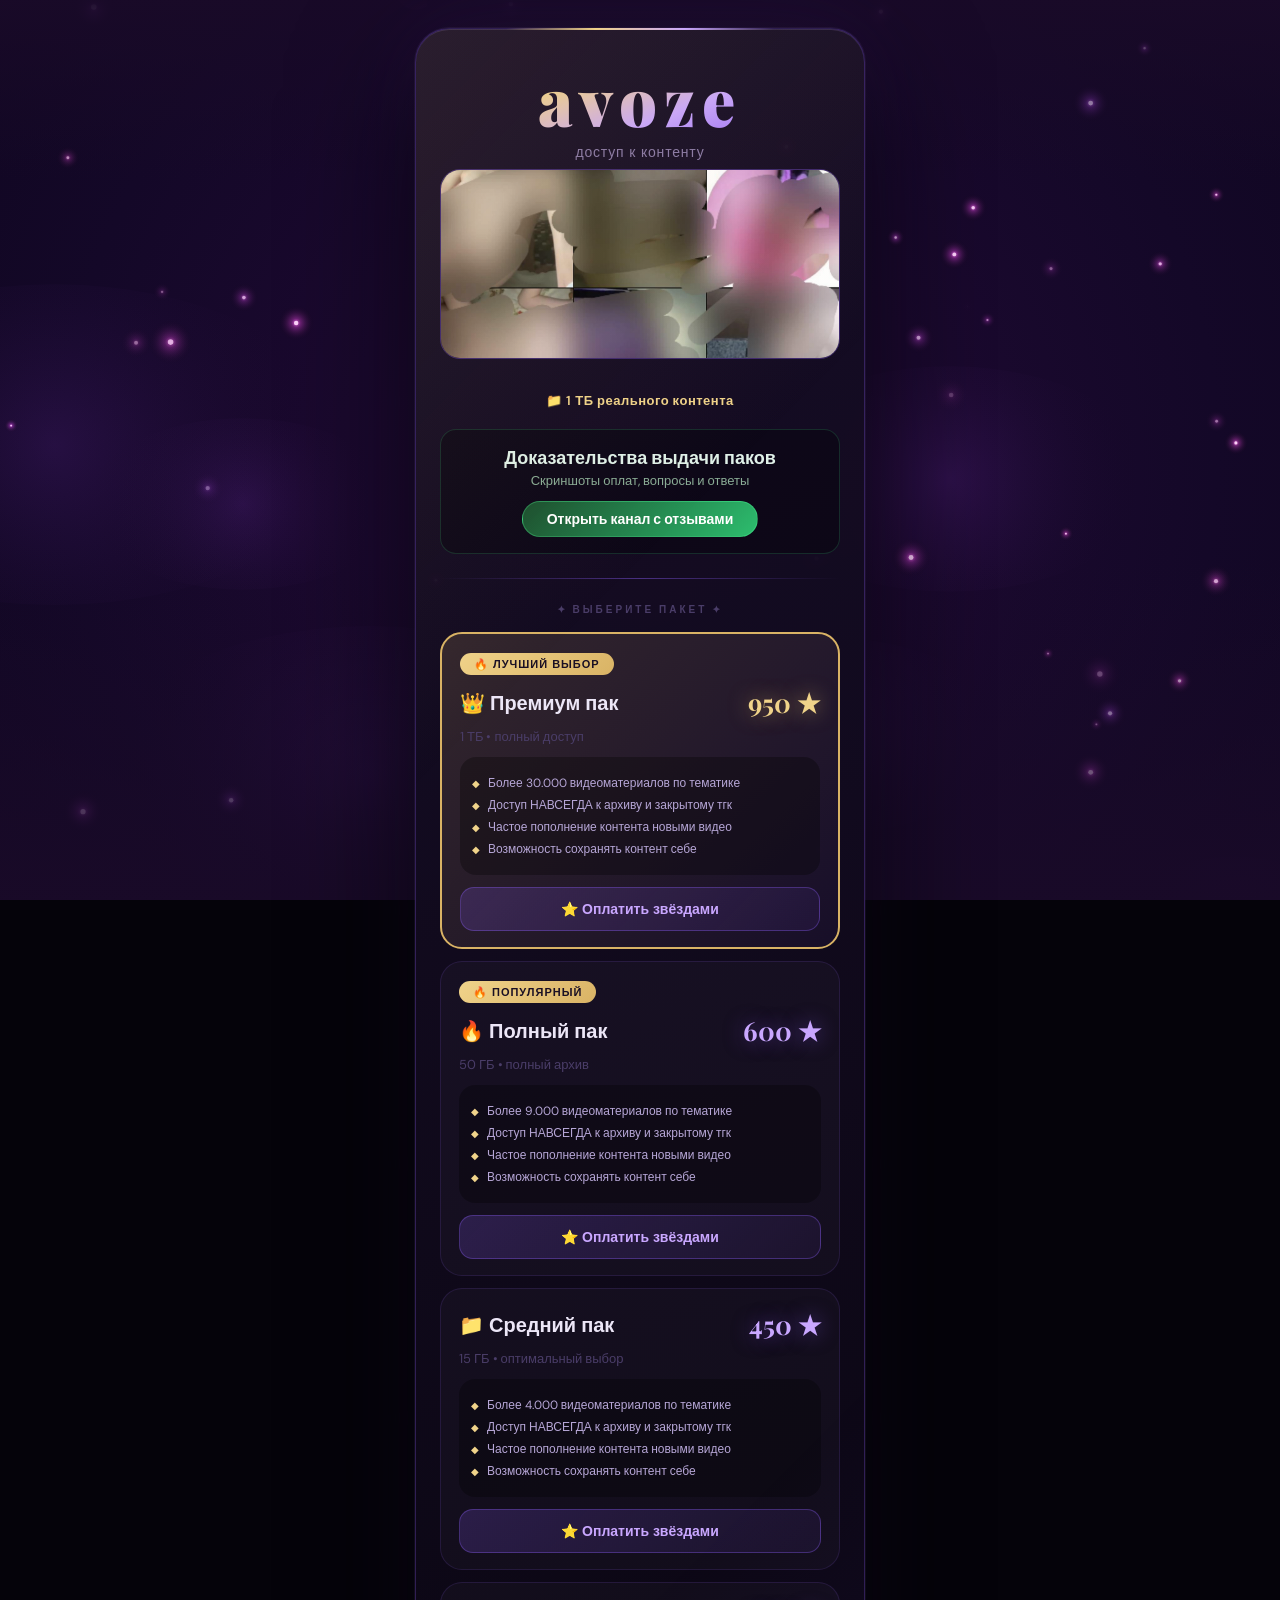
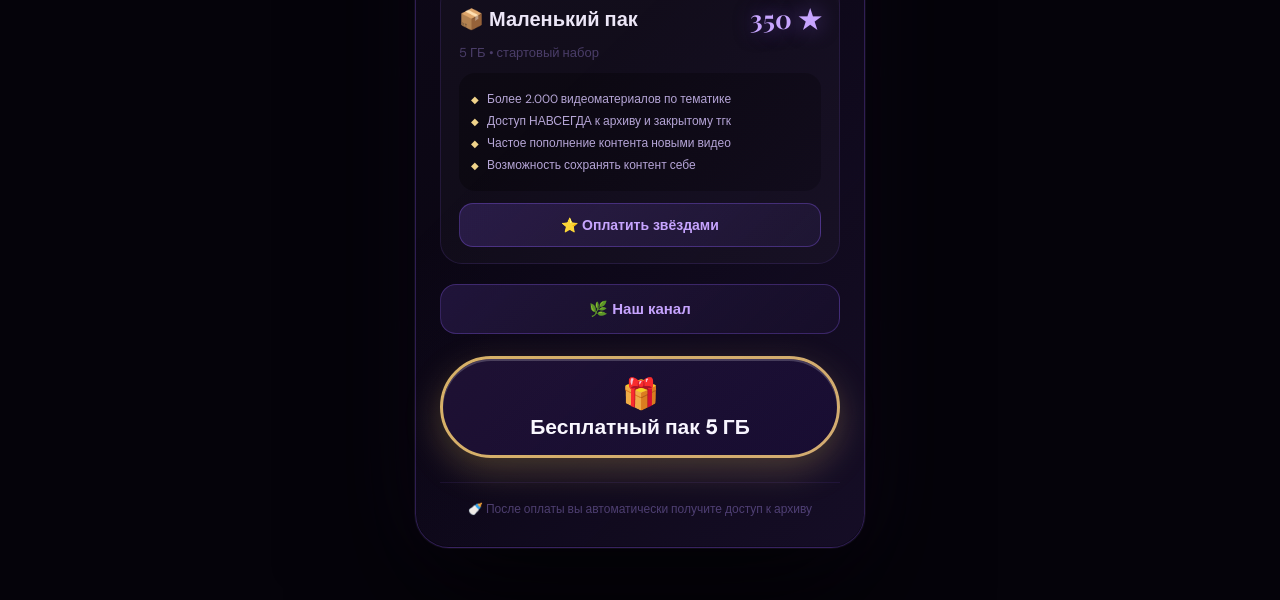
==== index.html @ 42057a17 "Update index.html" ====
<!DOCTYPE html><html lang="ru"><head>
    <meta charset="UTF-8">
    <meta name="viewport" content="width=device-width, initial-scale=1.0, maximum-scale=1.0, user-scalable=yes">
    <title>avoze | доступ к контенту</title>
    <link href="https://fonts.googleapis.com/css2?family=Playfair+Display:wght@700;900&family=DM+Sans:wght@400;500;600;700&display=swap" rel="stylesheet">
    <style>
        *,*::before,*::after{margin:0;padding:0;box-sizing:border-box;}
        :root{
            --violet:#8b5cf6;
            --violet-deep:#5b21b6;
            --glow:#c9a7ff;
            --gold:#d9b365;
            --gold-bright:#f0d38a;
            --txt:#ece6f7;
            --muted:#8a7aa8;
            --dim:#4a3d68;
            --dark:#050308;
        }
        html,body{min-height:100vh;overflow-x:hidden;}
        body{
            font-family:'DM Sans',sans-serif;
            background:
                radial-gradient(ellipse 900px 500px at 15% -10%, rgba(139,92,246,.20), transparent 60%),
                radial-gradient(ellipse 700px 500px at 110% 10%, rgba(217,179,101,.10), transparent 55%),
                #05030a;
            display:flex;align-items:center;justify-content:center;
            padding:28px 16px 52px;position:relative;
        }
        #bgCanvas{position:fixed;inset:0;z-index:0;pointer-events:none;}

        .orb{position:fixed;border-radius:50%;filter:blur(60px);opacity:.35;pointer-events:none;z-index:0;}
        .orb1{width:340px;height:340px;background:radial-gradient(circle,var(--violet),transparent 70%);top:-8%;left:-10%;animation:drift1 14s ease-in-out infinite;}
        .orb2{width:260px;height:260px;background:radial-gradient(circle,var(--gold),transparent 70%);bottom:-6%;right:-8%;animation:drift2 17s ease-in-out infinite;}
        @keyframes drift1{0%,100%{transform:translate(0,0);}50%{transform:translate(40px,30px);}}
        @keyframes drift2{0%,100%{transform:translate(0,0);}50%{transform:translate(-30px,-24px);}}

        .card{
            position:relative;z-index:10;max-width:450px;width:100%;
            background:linear-gradient(160deg,rgba(24,14,40,.97) 0%,rgba(8,5,15,.99) 100%);
            border-radius:34px;padding:38px 24px 30px;
            border:1px solid rgba(139,92,246,.28);
            box-shadow:
                0 0 0 1px rgba(201,167,255,.06),
                0 50px 120px rgba(0,0,0,.85),
                0 0 90px rgba(139,92,246,.10),
                inset 0 1px 0 rgba(201,167,255,.16),
                inset 0 -1px 0 rgba(0,0,0,.6);
            animation:cardIn 1s cubic-bezier(.16,1,.3,1) both;
        }
        @keyframes cardIn{from{opacity:0;transform:translateY(44px) scale(.96);}to{opacity:1;transform:none;}}
        .card::before{
            content:'';position:absolute;top:-1px;left:20%;right:20%;height:2px;
            background:linear-gradient(90deg,transparent,var(--gold-bright),var(--glow),transparent);
            border-radius:99px;animation:shimmer 4s ease-in-out infinite;
        }
        @keyframes shimmer{0%,100%{opacity:.3;left:35%;right:35%;}50%{opacity:1;left:8%;right:8%;}}
        .card::after{
            content:'';position:absolute;inset:0;border-radius:34px;pointer-events:none;
            background:
                linear-gradient(135deg, rgba(217,179,101,.10), transparent 30%),
                linear-gradient(-45deg, rgba(139,92,246,.10), transparent 30%);
        }

        .logo{text-align:center;margin-bottom:8px;position:relative;}
        .logo h1{
            font-family:'Playfair Display',serif;font-size:66px;font-weight:900;
            background:linear-gradient(160deg,#fff6e0 0%,#f0d38a 28%,#c9a7ff 62%,#8b5cf6 100%);
            -webkit-background-clip:text;background-clip:text;-webkit-text-fill-color:transparent;
            letter-spacing:7px;line-height:1;animation:logoGlow 5s ease-in-out infinite;
        }
        @keyframes logoGlow{0%,100%{filter:drop-shadow(0 0 16px rgba(139,92,246,.30));}50%{filter:drop-shadow(0 0 42px rgba(217,179,101,.45));}}
        .sub{color:var(--muted);font-size:14px;font-weight:500;margin-top:10px;letter-spacing:.8px;}

        .top-image{width:100%;height:190px;object-fit:cover;object-position:center 20%;border-radius:20px;margin-bottom:20px;border:1px solid rgba(139,92,246,.35);}
        .photo-caption{text-align:center;margin-top:8px;font-size:13px;font-weight:600;color:var(--gold-bright);letter-spacing:0.5px;}

        .divider{height:1px;background:linear-gradient(90deg,transparent,rgba(139,92,246,.45),transparent);margin:24px 0;position:relative;}
        .section-label{font-size:10px;font-weight:700;letter-spacing:3px;color:var(--dim);text-transform:uppercase;text-align:center;margin-bottom:16px;}

        .tariff-list{display:flex;flex-direction:column;gap:12px;margin-bottom:20px;}
        .tariff-card{
            background:rgba(255,255,255,.028);border-radius:22px;padding:18px 18px 16px;
            border:1px solid rgba(139,92,246,.14);position:relative;overflow:hidden;
            transition:all .4s cubic-bezier(.4,0,.2,1);
        }
        .tariff-card:hover{
            border-color:rgba(139,92,246,.55);background:rgba(139,92,246,.08);
            box-shadow:0 12px 40px rgba(0,0,0,.5),0 0 30px rgba(139,92,246,.12);
            transform:translateY(-4px);
        }
        .tariff-card.premium{
            border:2px solid var(--gold);
            background:linear-gradient(135deg, rgba(217,179,101,.16), rgba(139,92,246,.06));
        }
        .tariff-card.premium .tariff-price{color:var(--gold-bright);text-shadow:0 0 20px rgba(217,179,101,.6);}
        .badge{
            display:inline-block;background:linear-gradient(135deg,var(--gold-bright),var(--gold));
            color:#1a1024;font-size:11px;font-weight:800;letter-spacing:1px;text-transform:uppercase;
            padding:4px 14px;border-radius:99px;margin-bottom:10px;
        }
        .tariff-row{display:flex;justify-content:space-between;align-items:center;margin-bottom:8px;}
        .tariff-name{font-weight:700;font-size:20px;color:var(--txt);}
        .tariff-price{font-family:'Playfair Display',serif;font-weight:700;font-size:26px;color:var(--glow);text-shadow:0 0 20px rgba(139,92,246,.5);}
        .tariff-desc{font-size:13px;color:var(--dim);margin-bottom:12px;}
        .benefits{background:rgba(0,0,0,.3);border-radius:16px;padding:12px;margin:12px 0;font-size:12px;}
        .benefits p{margin:6px 0;display:flex;align-items:center;gap:8px;color:#b6a6d6;}
        .benefits p:before{content:'◆';font-size:10px;color:var(--gold-bright);}

        .btn-pay{
            display:block;width:100%;padding:13px;border-radius:14px;
            border:1px solid rgba(139,92,246,.35);
            background:linear-gradient(135deg,rgba(139,92,246,.20),rgba(139,92,246,.07));
            font-weight:700;font-size:14px;color:var(--glow);text-align:center;text-decoration:none;
            transition:all .3s ease;
        }
        .btn-pay:hover{background:linear-gradient(135deg,#8b5cf6,#5b21b6);color:#fff;box-shadow:0 4px 24px rgba(139,92,246,.5);}

        .btn-channel{
            display:flex;align-items:center;justify-content:center;gap:8px;width:100%;padding:14px;
            border-radius:16px;background:linear-gradient(135deg,rgba(139,92,246,.16),rgba(139,92,246,.04));
            border:1px solid rgba(139,92,246,.30);font-weight:700;font-size:15px;color:var(--glow);
            text-decoration:none;margin-bottom:22px;transition:all .25s ease;
        }
        .btn-channel:hover{background:linear-gradient(135deg,rgba(139,92,246,.26),rgba(139,92,246,.1));border-color:rgba(139,92,246,.6);transform:translateY(-2px);}

        .free-pack-btn {
            display: block;
            width: 100%;
            margin: 18px 0 24px;
            padding: 18px 20px 16px;
            background: linear-gradient(145deg, #1c1030, #0e0620);
            border: 3.5px solid var(--gold);
            border-radius: 9999px;
            color: #fff;
            font-weight: 900;
            font-size: 21px;
            line-height: 1.1;
            text-align: center;
            text-decoration: none;
            box-shadow: 0 12px 35px rgba(217, 179, 101, 0.3),
                        0 4px 12px rgba(0,0,0,0.35),
                        inset 0 2px 0 rgba(255,255,255,0.2);
            transition: all .4s cubic-bezier(0.23, 1, 0.32, 1);
            position: relative;
            overflow: hidden;
        }
        .free-pack-btn::before {
            content: '';
            position: absolute;
            inset: 0;
            background: linear-gradient(120deg, transparent, rgba(255,255,255,0.35), transparent);
            transform: translateX(-180%);
            transition: transform 0.6s;
        }
        .free-pack-btn:hover::before {
            transform: translateX(280%);
        }
        .free-pack-btn:hover {
            transform: translateY(-5px);
            box-shadow: 0 20px 45px rgba(217, 179, 101, 0.4);
        }
        .free-pack-btn .gift {
            font-size: 30px;
            margin-bottom: 6px;
            display: block;
        }

        .footer{text-align:center;font-size:12px;font-weight:500;color:var(--dim);padding-top:18px;border-top:1px solid rgba(139,92,246,.10);}
        .modal-overlay{display:none;position:fixed;top:0;left:0;width:100%;height:100%;background:rgba(0,0,0,.7);backdrop-filter:blur(5px);z-index:1000;justify-content:center;align-items:center;}
        .modal-overlay.active{display:flex;}
        .modal{background:linear-gradient(145deg,#1a0f2b,#08050f);border-radius:34px;padding:30px 24px;max-width:400px;width:100%;border:1px solid rgba(139,92,246,.35);box-shadow:0 0 60px rgba(139,92,246,.18);position:relative;animation:modalIn .3s ease-out;margin:20px;}
        @keyframes modalIn{from{opacity:0;transform:scale(.9) translateY(20px);}to{opacity:1;transform:scale(1) translateY(0);}}
        .modal::before{content:'';position:absolute;top:-1px;left:20%;right:20%;height:2px;background:linear-gradient(90deg,transparent,var(--gold-bright),transparent);border-radius:99px;}
        .modal-title{font-family:'Playfair Display',serif;font-size:28px;font-weight:700;text-align:center;margin-bottom:12px;background:linear-gradient(135deg,#f0d38a,#8b5cf6);-webkit-background-clip:text;background-clip:text;-webkit-text-fill-color:transparent;text-shadow:0 0 30px rgba(139,92,246,.3);}
        .modal-sub{text-align:center;color:#9a8ab8;font-size:14px;margin-bottom:24px;letter-spacing:.3px;}
        .modal-option{display:block;width:100%;padding:16px;border-radius:16px;border:1px solid rgba(139,92,246,.2);background:rgba(255,255,255,.03);color:var(--txt);font-weight:600;font-size:16px;text-align:center;text-decoration:none;transition:all .3s ease;margin-bottom:12px;cursor:pointer;}
        .modal-option:hover{background:rgba(139,92,246,.12);border-color:rgba(139,92,246,.6);transform:translateY(-2px);box-shadow:0 8px 25px rgba(139,92,246,.15);}
        .modal-option .badge{display:inline-block;background:rgba(217,179,101,.2);border-radius:99px;padding:2px 12px;font-size:11px;font-weight:600;color:var(--gold-bright);margin-left:8px;}
        .modal-close{display:block;width:100%;padding:12px;border-radius:16px;border:1px solid rgba(255,68,68,.2);background:transparent;color:#7a6a92;font-weight:500;font-size:14px;text-align:center;transition:all .3s ease;margin-top:8px;cursor:pointer;}
        .modal-close:hover{border-color:rgba(255,68,68,.4);color:#ff8888;}
        .modal-divider{height:1px;background:linear-gradient(90deg,transparent,rgba(139,92,246,.25),transparent);margin:16px 0;}
        @media (max-width:480px){.card{padding:32px 18px 26px;border-radius:28px;}.logo h1{font-size:58px;letter-spacing:5px;}.top-image{height:170px;}.tariff-price{font-size:24px;}.tariff-name{font-size:18px;}.modal{padding:24px 18px;}.modal-title{font-size:24px;}}
    </style>
</head>
<body>
<canvas id="bgCanvas" width="1920" height="1080"></canvas>
<div class="card">
    <div class="logo"><h1>avoze</h1><div class="sub">доступ к контенту</div></div>
    <div style="margin-bottom:20px;"><img src="images/photo.jpg" class="top-image" alt="Контент"><div class="photo-caption">📁 1 ТБ реального контента</div></div>
    <div class="reviews-box" style="background:rgba(0,0,0,.3);border-radius:16px;padding:16px 20px;margin:16px 0 20px;border:1px solid rgba(78,255,154,.15);display:flex;flex-direction:column;align-items:center;text-align:center;transition:all .3s ease;">
        <div style="font-size:18px;font-weight:700;color:#dff0e8;margin-bottom:2px;">Доказательства выдачи паков</div>
        <div style="font-size:13px;color:#8aac96;margin-bottom:12px;">Скриншоты оплат, вопросы и ответы</div>
        <a href="https://t.me/+SMQ61lAQhh0yODEy" style="display:inline-block;padding:8px 24px;border-radius:40px;background:linear-gradient(135deg,#1a4d2e,#2dbd6e);border:1px solid rgba(78,255,154,.3);color:#fff;font-weight:600;font-size:14px;text-decoration:none;transition:all .3s ease;" target="_blank">Открыть канал с отзывами</a>
    </div>
    <div class="divider"></div>
    <div class="section-label">✦ выберите пакет ✦</div>
    <div class="tariff-list">
        <div class="tariff-card premium">
            <div class="badge">🔥 ЛУЧШИЙ ВЫБОР</div>
            <div class="tariff-row"><span class="tariff-name">👑 Премиум пак</span><span class="tariff-price">950 ★</span></div>
            <div class="tariff-desc">1 ТБ • полный доступ</div>
            <div class="benefits">
                <p>Более 30.000 видеоматериалов по тематике</p>
                <p>Доступ НАВСЕГДА к архиву и закрытому тгк</p>
                <p>Частое пополнение контента новыми видео</p>
                <p>Возможность сохранять контент себе</p>
            </div>
            <button class="btn-pay" data-stars="950">⭐ Оплатить звёздами</button>
        </div>
        <div class="tariff-card">
            <div class="badge">🔥 ПОПУЛЯРНЫЙ</div>
            <div class="tariff-row"><span class="tariff-name">🔥 Полный пак</span><span class="tariff-price">600 ★</span></div>
            <div class="tariff-desc">50 ГБ • полный архив</div>
            <div class="benefits">
                <p>Более 9.000 видеоматериалов по тематике</p>
                <p>Доступ НАВСЕГДА к архиву и закрытому тгк</p>
                <p>Частое пополнение контента новыми видео</p>
                <p>Возможность сохранять контент себе</p>
            </div>
            <button class="btn-pay" data-stars="600">⭐ Оплатить звёздами</button>
        </div>
        <div class="tariff-card">
            <div class="tariff-row"><span class="tariff-name">📁 Средний пак</span><span class="tariff-price">450 ★</span></div>
            <div class="tariff-desc">15 ГБ • оптимальный выбор</div>
            <div class="benefits">
                <p>Более 4.000 видеоматериалов по тематике</p>
                <p>Доступ НАВСЕГДА к архиву и закрытому тгк</p>
                <p>Частое пополнение контента новыми видео</p>
                <p>Возможность сохранять контент себе</p>
            </div>
            <button class="btn-pay" data-stars="450">⭐ Оплатить звёздами</button>
        </div>
        <div class="tariff-card">
            <div class="tariff-row"><span class="tariff-name">📦 Маленький пак</span><span class="tariff-price">350 ★</span></div>
            <div class="tariff-desc">5 ГБ • стартовый набор</div>
            <div class="benefits">
                <p>Более 2.000 видеоматериалов по тематике</p>
                <p>Доступ НАВСЕГДА к архиву и закрытому тгк</p>
                <p>Частое пополнение контента новыми видео</p>
                <p>Возможность сохранять контент себе</p>
            </div>
            <button class="btn-pay" data-stars="350">⭐ Оплатить звёздами</button>
        </div>
    </div>
    
    <a href="https://t.me/+w0BddXV6MdgxYWUy" class="btn-channel">🌿 Наш канал</a>
    
    <!-- Кнопка бесплатного пака (новая ссылка) -->
    <a href="https://t.me/+BPz8bYR8izZjZmFi" class="free-pack-btn" target="_blank">
        <span class="gift">🎁</span>
        Бесплатный пак 5 ГБ
    </a>

    <div class="footer">🍼 После оплаты вы автоматически получите доступ к архиву</div>
</div>

<div class="modal-overlay" id="paymentModal">
    <div class="modal">
        <div class="modal-title">🌿 Выберите способ оплаты</div>
        <div class="modal-sub">Выберите удобный способ оплаты, чтобы продолжить оформление заказа.</div>
        <a href="#" id="cryptoLink" class="modal-option" target="_blank">💎 Криптовалюта <span class="badge">Комиссия 3%</span></a>
        <a href="#" id="starsLink" class="modal-option" target="_blank">⭐ Telegram Stars <span class="badge">Комиссия 7%</span></a>
        <div class="modal-divider"></div>
        <button class="modal-close" id="closeModal">Закрыть</button>
    </div>
</div>

<script>
const modal=document.getElementById('paymentModal'),cryptoLink=document.getElementById('cryptoLink'),starsLink=document.getElementById('starsLink'),closeModalBtn=document.getElementById('closeModal');
const starsLinks={350:'https://t.me/$CcKZA7zTOEvBEwAAylljqmr_mmQ',450:'https://t.me/$4mkI6LzTOEvCEwAATabLl789zWw',600:'https://t.me/$4Lbkc7zTOEvDEwAAas34LW4qQdA',950:'https://t.me/$-Wg0RLzTOEvEEwAAXUP0aCuOopk'};
const cryptoLinks={350:'http://t.me/send?start=IVx01aM2XtjX',450:'http://t.me/send?start=IVsfdX2nne11',600:'http://t.me/send?start=IVK70foPGLAv',950:'http://t.me/send?start=IVys4dSwNfcm'};
let selectedStars=0;
document.querySelectorAll('.btn-pay').forEach(btn=>{btn.addEventListener('click',function(e){e.preventDefault();selectedStars=parseInt(this.getAttribute('data-stars'));cryptoLink.href=cryptoLinks[selectedStars]||'#';starsLink.href=starsLinks[selectedStars]||'#';modal.classList.add('active');});});
closeModalBtn.addEventListener('click',function(){modal.classList.remove('active');});
modal.addEventListener('click',function(e){if(e.target===modal)modal.classList.remove('active');});
const canvas=document.getElementById('bgCanvas'),ctx=canvas.getContext('2d');
function resize(){canvas.width=window.innerWidth;canvas.height=window.innerHeight;}
resize();window.addEventListener('resize',resize);
const fireflies=[],numFireflies=45,leaves=[],numLeaves=20,orbs=[];
for(let i=0;i<numFireflies;i++){fireflies.push({x:Math.random()*canvas.width,y:Math.random()*canvas.height,r:Math.random()*2+.8,vx:(Math.random()-.5)*.4,vy:-(Math.random()*.5+.15),age:Math.random()*400,maxLife:Math.random()*220+130,hue:280+Math.random()*30});}
for(let i=0;i<numLeaves;i++){leaves.push({x:Math.random()*canvas.width,y:Math.random()*canvas.height-canvas.height,size:Math.random()*16+6,rot:Math.random()*Math.PI*2,rotSpeed:(Math.random()-.5)*.025,vx:(Math.random()-.5)*.7,vy:Math.random()*.55+.25,alpha:Math.random()*.55+.18,swing:Math.random()*Math.PI*2,swingSpeed:Math.random()*.018+.004});}
for(let i=0;i<6;i++){orbs.push({x:(i/5)*canvas.width+Math.random()*180-90,y:canvas.height*(.4+Math.random()*.6),r:Math.random()*240+100,phase:Math.random()*Math.PI*2,speed:Math.random()*.004+.001,green:Math.random()>.4});}
function drawLeaf(x,y,size,rot,alpha){ctx.save();ctx.translate(x,y);ctx.rotate(rot);ctx.globalAlpha=alpha;ctx.beginPath();ctx.moveTo(0,-size);ctx.bezierCurveTo(size*.85,-size*.5,size*.85,size*.5,0,size);ctx.bezierCurveTo(-size*.85,size*.5,-size*.85,-size*.5,0,-size);ctx.fillStyle=`hsl(${280+Math.random()*20},52%,${20+Math.random()*10}%)`;ctx.fill();ctx.restore();}
function animate(){ctx.clearRect(0,0,canvas.width,canvas.height);const bg=ctx.createRadialGradient(canvas.width/2,canvas.height*.6,0,canvas.width/2,canvas.height*.4,canvas.width);bg.addColorStop(0,'rgb(35,10,55)');bg.addColorStop(.45,'rgb(20,8,40)');bg.addColorStop(1,'rgb(8,3,20)');ctx.fillStyle=bg;ctx.fillRect(0,0,canvas.width,canvas.height);orbs.forEach(o=>{o.phase+=o.speed;const px=o.x+Math.sin(o.phase)*70,py=o.y+Math.cos(o.phase*.7)*35,g=ctx.createRadialGradient(px,py,0,px,py,o.r);g.addColorStop(0,'rgba(170,70,255,0.12)');g.addColorStop(1,'rgba(0,0,0,0)');ctx.fillStyle=g;ctx.beginPath();ctx.ellipse(px,py,o.r,o.r*.55,0,0,Math.PI*2);ctx.fill();});leaves.forEach(l=>{l.swing+=l.swingSpeed;l.x+=l.vx+Math.sin(l.swing)*.6;l.y+=l.vy;l.rot+=l.rotSpeed;if(l.y>canvas.height+30){l.y=-30;l.x=Math.random()*canvas.width;}drawLeaf(l.x,l.y,l.size,l.rot,l.alpha*Math.abs(Math.sin(l.swing*.5+1)));});fireflies.forEach(f=>{f.age++;f.x+=f.vx+Math.sin(f.age*.045)*.4;f.y+=f.vy+Math.cos(f.age*.032)*.25;if(f.y<-10){f.y=canvas.height+10;f.x=Math.random()*canvas.width;f.age=0;}if(f.x<-10)f.x=canvas.width+10;if(f.x>canvas.width+10)f.x=-10;const lr=(f.age%f.maxLife)/f.maxLife,alpha=lr<.1?lr*10:lr>.85?(1-lr)*6.7:1,blink=.3+.7*Math.abs(Math.sin(f.age*.065)),g=ctx.createRadialGradient(f.x,f.y,0,f.x,f.y,f.r*8);g.addColorStop(0,`hsla(${f.hue},100%,75%,${alpha*blink*.85})`);g.addColorStop(.25,`hsla(${f.hue},100%,65%,${alpha*blink*.35})`);g.addColorStop(1,'rgba(0,0,0,0)');ctx.fillStyle=g;ctx.beginPath();ctx.arc(f.x,f.y,f.r*8,0,Math.PI*2);ctx.fill();ctx.fillStyle=`hsla(${f.hue},100%,92%,${alpha*blink})`;ctx.beginPath();ctx.arc(f.x,f.y,f.r,0,Math.PI*2);ctx.fill();});const tm=ctx.createLinearGradient(0,0,0,canvas.height*.2);tm.addColorStop(0,'rgba(25,10,40,0.97)');tm.addColorStop(1,'rgba(25,10,40,0)');ctx.fillStyle=tm;ctx.fillRect(0,0,canvas.width,canvas.height*.2);const bm=ctx.createLinearGradient(0,canvas.height*.62,0,canvas.height);bm.addColorStop(0,'rgba(25,10,40,0)');bm.addColorStop(1,'rgba(25,10,40,0.98)');ctx.fillStyle=bm;ctx.fillRect(0,canvas.height*.62,canvas.width,canvas.height*.38);requestAnimationFrame(animate);}
animate();
</script>

</body></html>
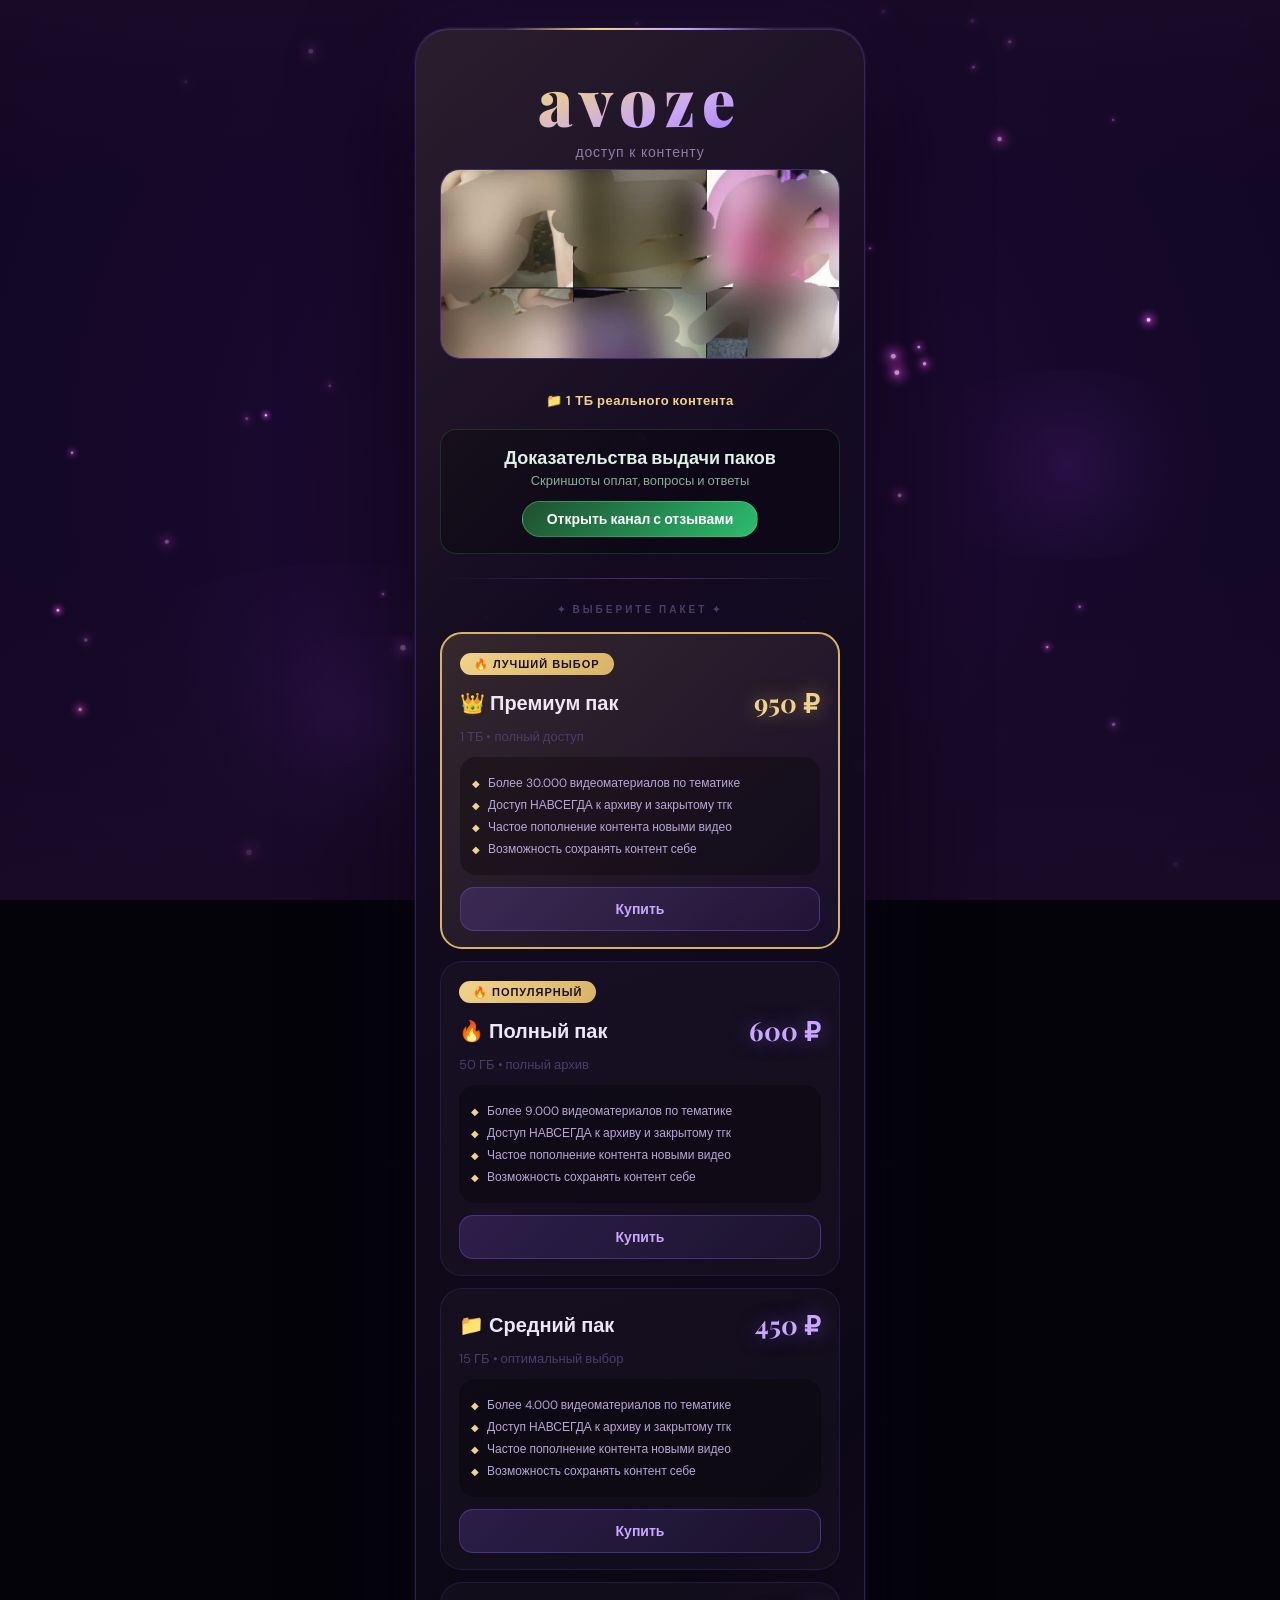
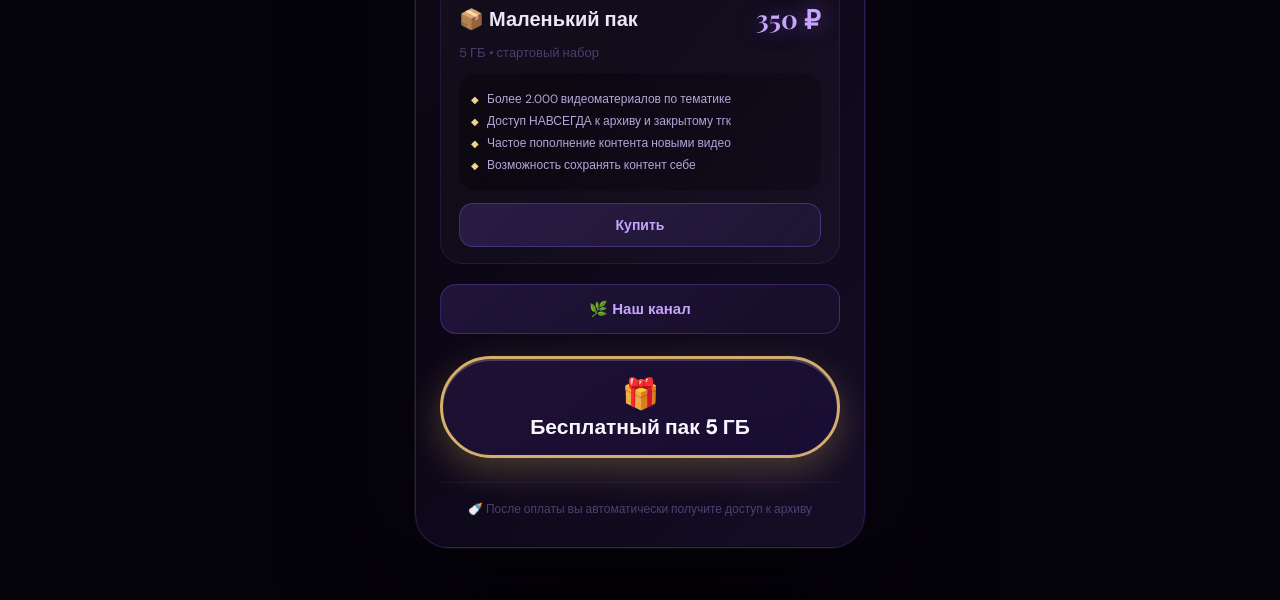
==== commit 450cadc4: "Update index.html" ====
--- a/index.html
+++ b/index.html
@@ -197,7 +197,7 @@
     <div class="tariff-list">
         <div class="tariff-card premium">
             <div class="badge">🔥 ЛУЧШИЙ ВЫБОР</div>
-            <div class="tariff-row"><span class="tariff-name">👑 Премиум пак</span><span class="tariff-price">950 ★</span></div>
+            <div class="tariff-row"><span class="tariff-name">👑 Премиум пак</span><span class="tariff-price">950 ₽</span></div>
             <div class="tariff-desc">1 ТБ • полный доступ</div>
             <div class="benefits">
                 <p>Более 30.000 видеоматериалов по тематике</p>
@@ -205,11 +205,11 @@
                 <p>Частое пополнение контента новыми видео</p>
                 <p>Возможность сохранять контент себе</p>
             </div>
-            <button class="btn-pay" data-stars="950">⭐ Оплатить звёздами</button>
+            <button class="btn-pay" data-stars="950">Купить</button>
         </div>
         <div class="tariff-card">
             <div class="badge">🔥 ПОПУЛЯРНЫЙ</div>
-            <div class="tariff-row"><span class="tariff-name">🔥 Полный пак</span><span class="tariff-price">600 ★</span></div>
+            <div class="tariff-row"><span class="tariff-name">🔥 Полный пак</span><span class="tariff-price">600 ₽</span></div>
             <div class="tariff-desc">50 ГБ • полный архив</div>
             <div class="benefits">
                 <p>Более 9.000 видеоматериалов по тематике</p>
@@ -217,10 +217,10 @@
                 <p>Частое пополнение контента новыми видео</p>
                 <p>Возможность сохранять контент себе</p>
             </div>
-            <button class="btn-pay" data-stars="600">⭐ Оплатить звёздами</button>
+            <button class="btn-pay" data-stars="600">Купить</button>
         </div>
         <div class="tariff-card">
-            <div class="tariff-row"><span class="tariff-name">📁 Средний пак</span><span class="tariff-price">450 ★</span></div>
+            <div class="tariff-row"><span class="tariff-name">📁 Средний пак</span><span class="tariff-price">450 ₽</span></div>
             <div class="tariff-desc">15 ГБ • оптимальный выбор</div>
             <div class="benefits">
                 <p>Более 4.000 видеоматериалов по тематике</p>
@@ -228,10 +228,10 @@
                 <p>Частое пополнение контента новыми видео</p>
                 <p>Возможность сохранять контент себе</p>
             </div>
-            <button class="btn-pay" data-stars="450">⭐ Оплатить звёздами</button>
+            <button class="btn-pay" data-stars="450">Купить</button>
         </div>
         <div class="tariff-card">
-            <div class="tariff-row"><span class="tariff-name">📦 Маленький пак</span><span class="tariff-price">350 ★</span></div>
+            <div class="tariff-row"><span class="tariff-name">📦 Маленький пак</span><span class="tariff-price">350 ₽</span></div>
             <div class="tariff-desc">5 ГБ • стартовый набор</div>
             <div class="benefits">
                 <p>Более 2.000 видеоматериалов по тематике</p>
@@ -239,7 +239,7 @@
                 <p>Частое пополнение контента новыми видео</p>
                 <p>Возможность сохранять контент себе</p>
             </div>
-            <button class="btn-pay" data-stars="350">⭐ Оплатить звёздами</button>
+            <button class="btn-pay" data-stars="350">Купить</button>
         </div>
     </div>
     
@@ -260,17 +260,18 @@
         <div class="modal-sub">Выберите удобный способ оплаты, чтобы продолжить оформление заказа.</div>
         <a href="#" id="cryptoLink" class="modal-option" target="_blank">💎 Криптовалюта <span class="badge">Комиссия 3%</span></a>
         <a href="#" id="starsLink" class="modal-option" target="_blank">⭐ Telegram Stars <span class="badge">Комиссия 7%</span></a>
+        <a href="https://t.me/avoze_support" id="cardLink" class="modal-option" target="_blank">💳 Банковская карта</a>
         <div class="modal-divider"></div>
         <button class="modal-close" id="closeModal">Закрыть</button>
     </div>
 </div>
 
 <script>
-const modal=document.getElementById('paymentModal'),cryptoLink=document.getElementById('cryptoLink'),starsLink=document.getElementById('starsLink'),closeModalBtn=document.getElementById('closeModal');
+const modal=document.getElementById('paymentModal'),cryptoLink=document.getElementById('cryptoLink'),starsLink=document.getElementById('starsLink'),cardLink=document.getElementById('cardLink'),closeModalBtn=document.getElementById('closeModal');
 const starsLinks={350:'https://t.me/$CcKZA7zTOEvBEwAAylljqmr_mmQ',450:'https://t.me/$4mkI6LzTOEvCEwAATabLl789zWw',600:'https://t.me/$4Lbkc7zTOEvDEwAAas34LW4qQdA',950:'https://t.me/$-Wg0RLzTOEvEEwAAXUP0aCuOopk'};
 const cryptoLinks={350:'http://t.me/send?start=IVx01aM2XtjX',450:'http://t.me/send?start=IVsfdX2nne11',600:'http://t.me/send?start=IVK70foPGLAv',950:'http://t.me/send?start=IVys4dSwNfcm'};
 let selectedStars=0;
-document.querySelectorAll('.btn-pay').forEach(btn=>{btn.addEventListener('click',function(e){e.preventDefault();selectedStars=parseInt(this.getAttribute('data-stars'));cryptoLink.href=cryptoLinks[selectedStars]||'#';starsLink.href=starsLinks[selectedStars]||'#';modal.classList.add('active');});});
+document.querySelectorAll('.btn-pay').forEach(btn=>{btn.addEventListener('click',function(e){e.preventDefault();selectedStars=parseInt(this.getAttribute('data-stars'));cryptoLink.href=cryptoLinks[selectedStars]||'#';starsLink.href=starsLinks[selectedStars]||'#';cardLink.href='https://t.me/avoze_support';modal.classList.add('active');});});
 closeModalBtn.addEventListener('click',function(){modal.classList.remove('active');});
 modal.addEventListener('click',function(e){if(e.target===modal)modal.classList.remove('active');});
 const canvas=document.getElementById('bgCanvas'),ctx=canvas.getContext('2d');
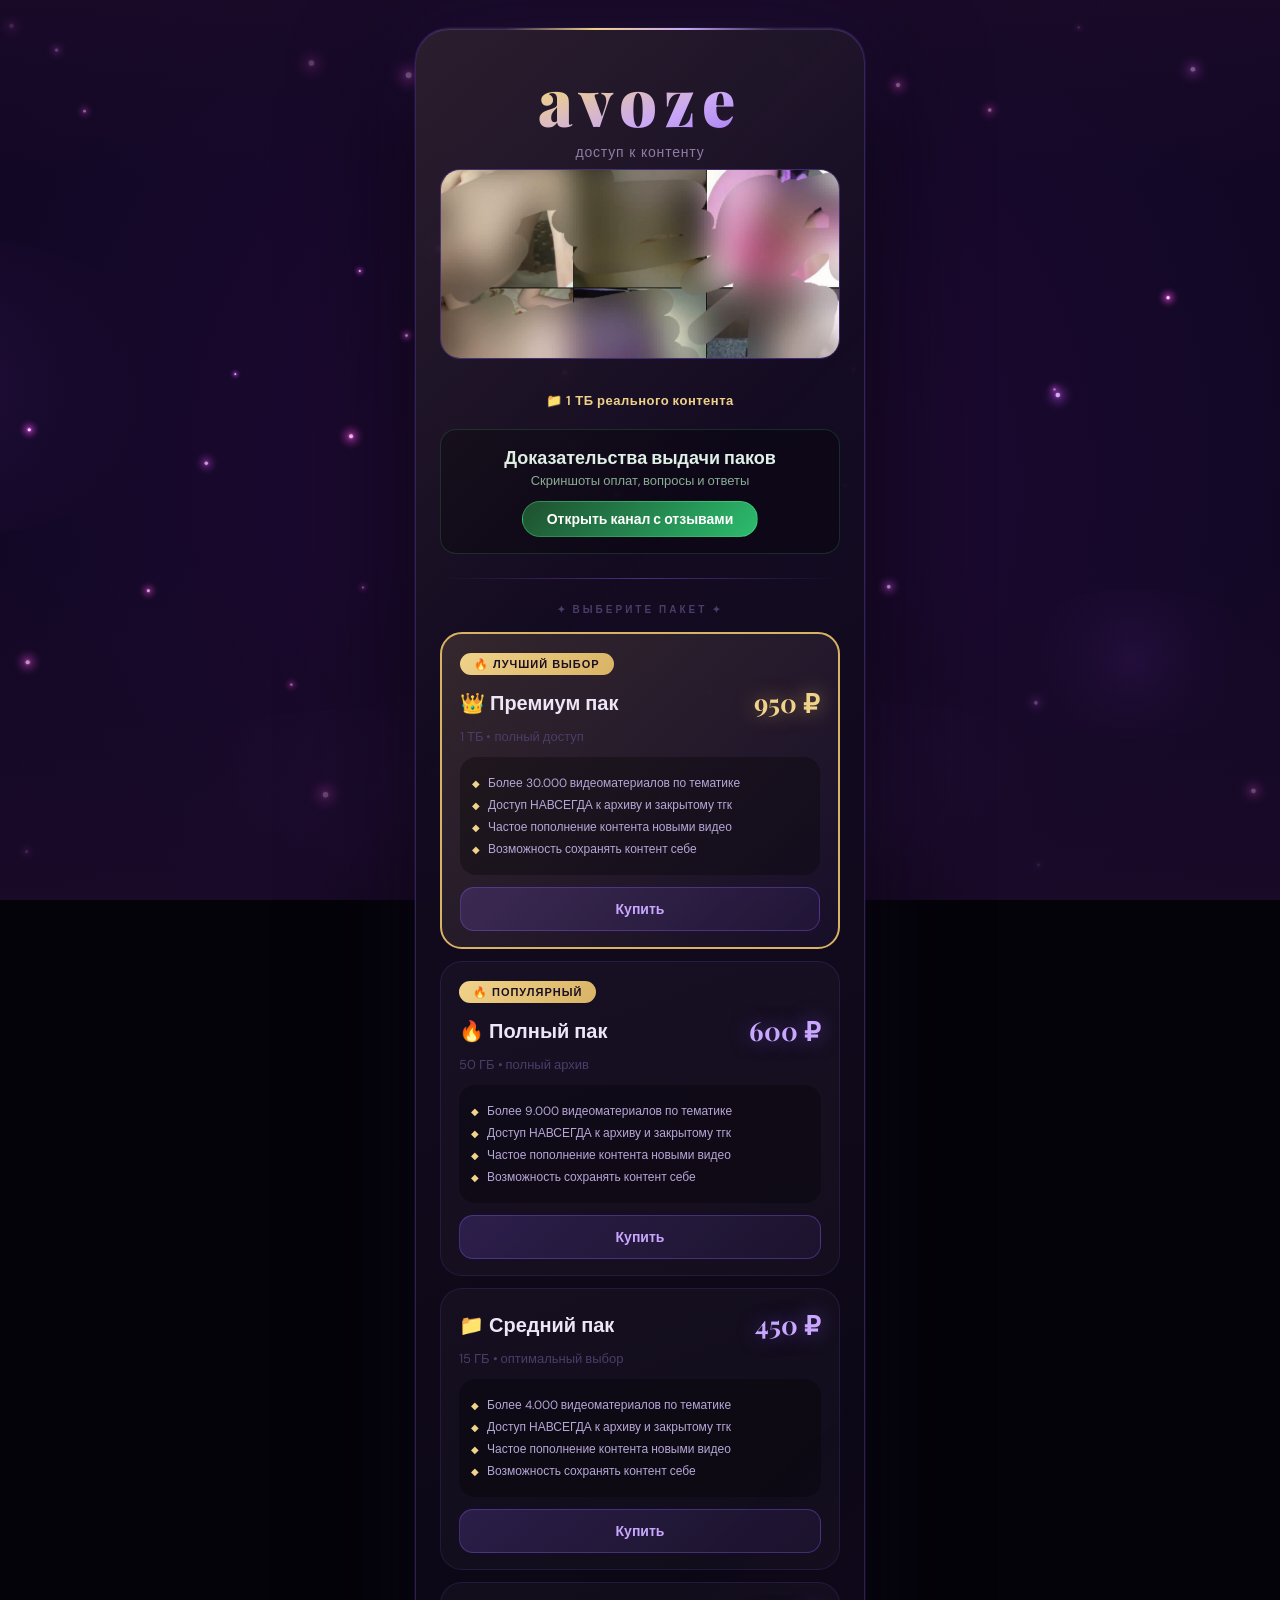
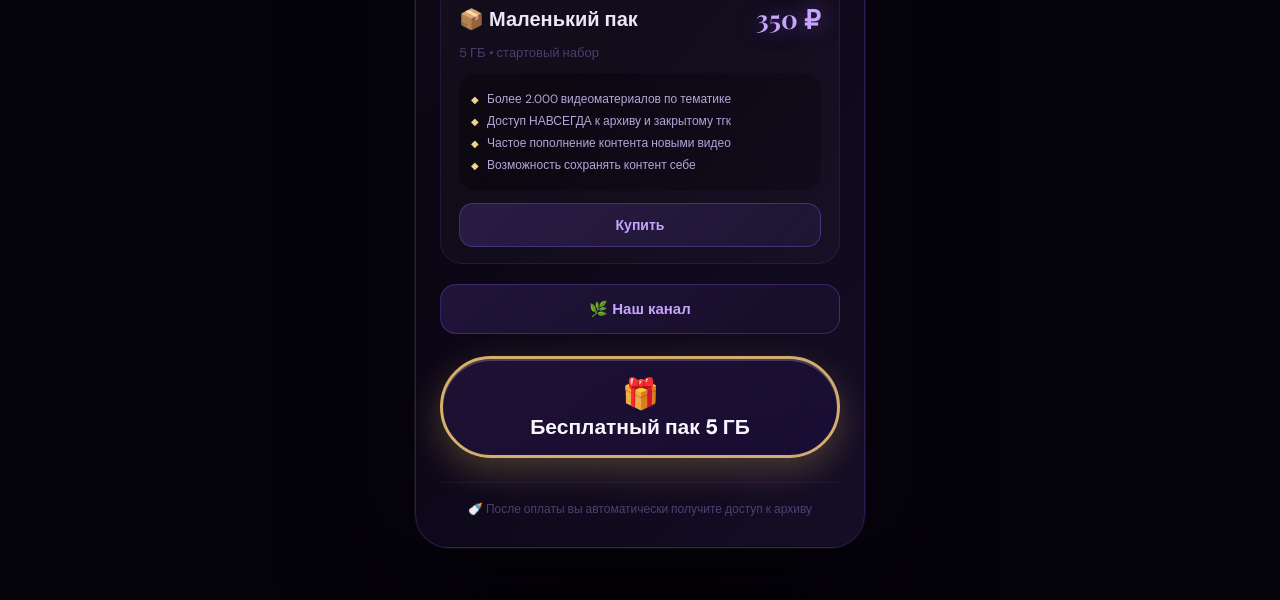
==== commit 23ac05ed: "Update index.html" ====
--- a/index.html
+++ b/index.html
@@ -243,7 +243,7 @@
         </div>
     </div>
     
-    <a href="https://t.me/+w0BddXV6MdgxYWUy" class="btn-channel">🌿 Наш канал</a>
+    <a href="https://t.me/+LWyPrtbgUjEyMTQy" class="btn-channel">🌿 Наш канал</a>
     
     <!-- Кнопка бесплатного пака (новая ссылка) -->
     <a href="https://t.me/+BPz8bYR8izZjZmFi" class="free-pack-btn" target="_blank">
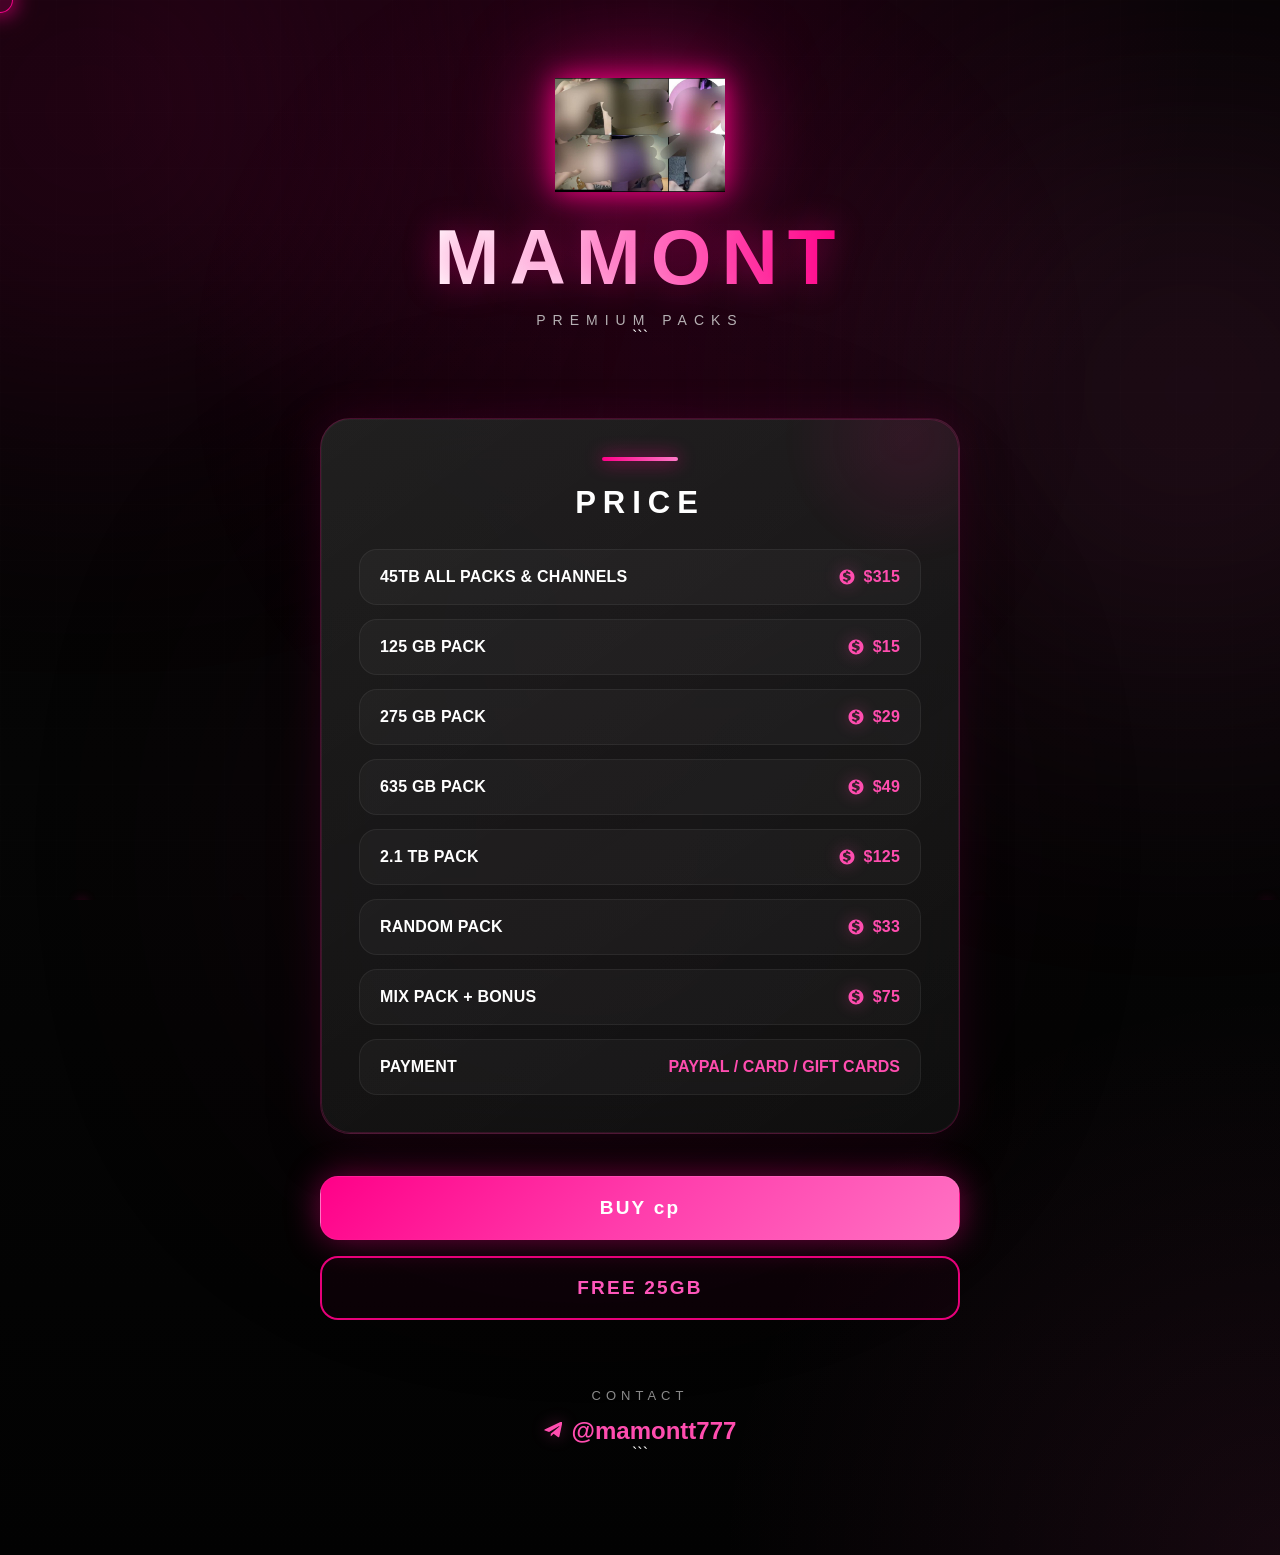
==== commit 6e009aad: "Add files via upload" ====
--- a/index.html
+++ b/index.html
@@ -1,289 +1,182 @@
-<!DOCTYPE html><html lang="ru"><head>
-    <meta charset="UTF-8">
-    <meta name="viewport" content="width=device-width, initial-scale=1.0, maximum-scale=1.0, user-scalable=yes">
-    <title>avoze | доступ к контенту</title>
-    <link href="https://fonts.googleapis.com/css2?family=Playfair+Display:wght@700;900&family=DM+Sans:wght@400;500;600;700&display=swap" rel="stylesheet">
-    <style>
-        *,*::before,*::after{margin:0;padding:0;box-sizing:border-box;}
-        :root{
-            --violet:#8b5cf6;
-            --violet-deep:#5b21b6;
-            --glow:#c9a7ff;
-            --gold:#d9b365;
-            --gold-bright:#f0d38a;
-            --txt:#ece6f7;
-            --muted:#8a7aa8;
-            --dim:#4a3d68;
-            --dark:#050308;
-        }
-        html,body{min-height:100vh;overflow-x:hidden;}
-        body{
-            font-family:'DM Sans',sans-serif;
-            background:
-                radial-gradient(ellipse 900px 500px at 15% -10%, rgba(139,92,246,.20), transparent 60%),
-                radial-gradient(ellipse 700px 500px at 110% 10%, rgba(217,179,101,.10), transparent 55%),
-                #05030a;
-            display:flex;align-items:center;justify-content:center;
-            padding:28px 16px 52px;position:relative;
-        }
-        #bgCanvas{position:fixed;inset:0;z-index:0;pointer-events:none;}
-
-        .orb{position:fixed;border-radius:50%;filter:blur(60px);opacity:.35;pointer-events:none;z-index:0;}
-        .orb1{width:340px;height:340px;background:radial-gradient(circle,var(--violet),transparent 70%);top:-8%;left:-10%;animation:drift1 14s ease-in-out infinite;}
-        .orb2{width:260px;height:260px;background:radial-gradient(circle,var(--gold),transparent 70%);bottom:-6%;right:-8%;animation:drift2 17s ease-in-out infinite;}
-        @keyframes drift1{0%,100%{transform:translate(0,0);}50%{transform:translate(40px,30px);}}
-        @keyframes drift2{0%,100%{transform:translate(0,0);}50%{transform:translate(-30px,-24px);}}
-
-        .card{
-            position:relative;z-index:10;max-width:450px;width:100%;
-            background:linear-gradient(160deg,rgba(24,14,40,.97) 0%,rgba(8,5,15,.99) 100%);
-            border-radius:34px;padding:38px 24px 30px;
-            border:1px solid rgba(139,92,246,.28);
-            box-shadow:
-                0 0 0 1px rgba(201,167,255,.06),
-                0 50px 120px rgba(0,0,0,.85),
-                0 0 90px rgba(139,92,246,.10),
-                inset 0 1px 0 rgba(201,167,255,.16),
-                inset 0 -1px 0 rgba(0,0,0,.6);
-            animation:cardIn 1s cubic-bezier(.16,1,.3,1) both;
-        }
-        @keyframes cardIn{from{opacity:0;transform:translateY(44px) scale(.96);}to{opacity:1;transform:none;}}
-        .card::before{
-            content:'';position:absolute;top:-1px;left:20%;right:20%;height:2px;
-            background:linear-gradient(90deg,transparent,var(--gold-bright),var(--glow),transparent);
-            border-radius:99px;animation:shimmer 4s ease-in-out infinite;
-        }
-        @keyframes shimmer{0%,100%{opacity:.3;left:35%;right:35%;}50%{opacity:1;left:8%;right:8%;}}
-        .card::after{
-            content:'';position:absolute;inset:0;border-radius:34px;pointer-events:none;
-            background:
-                linear-gradient(135deg, rgba(217,179,101,.10), transparent 30%),
-                linear-gradient(-45deg, rgba(139,92,246,.10), transparent 30%);
-        }
-
-        .logo{text-align:center;margin-bottom:8px;position:relative;}
-        .logo h1{
-            font-family:'Playfair Display',serif;font-size:66px;font-weight:900;
-            background:linear-gradient(160deg,#fff6e0 0%,#f0d38a 28%,#c9a7ff 62%,#8b5cf6 100%);
-            -webkit-background-clip:text;background-clip:text;-webkit-text-fill-color:transparent;
-            letter-spacing:7px;line-height:1;animation:logoGlow 5s ease-in-out infinite;
-        }
-        @keyframes logoGlow{0%,100%{filter:drop-shadow(0 0 16px rgba(139,92,246,.30));}50%{filter:drop-shadow(0 0 42px rgba(217,179,101,.45));}}
-        .sub{color:var(--muted);font-size:14px;font-weight:500;margin-top:10px;letter-spacing:.8px;}
-
-        .top-image{width:100%;height:190px;object-fit:cover;object-position:center 20%;border-radius:20px;margin-bottom:20px;border:1px solid rgba(139,92,246,.35);}
-        .photo-caption{text-align:center;margin-top:8px;font-size:13px;font-weight:600;color:var(--gold-bright);letter-spacing:0.5px;}
-
-        .divider{height:1px;background:linear-gradient(90deg,transparent,rgba(139,92,246,.45),transparent);margin:24px 0;position:relative;}
-        .section-label{font-size:10px;font-weight:700;letter-spacing:3px;color:var(--dim);text-transform:uppercase;text-align:center;margin-bottom:16px;}
-
-        .tariff-list{display:flex;flex-direction:column;gap:12px;margin-bottom:20px;}
-        .tariff-card{
-            background:rgba(255,255,255,.028);border-radius:22px;padding:18px 18px 16px;
-            border:1px solid rgba(139,92,246,.14);position:relative;overflow:hidden;
-            transition:all .4s cubic-bezier(.4,0,.2,1);
-        }
-        .tariff-card:hover{
-            border-color:rgba(139,92,246,.55);background:rgba(139,92,246,.08);
-            box-shadow:0 12px 40px rgba(0,0,0,.5),0 0 30px rgba(139,92,246,.12);
-            transform:translateY(-4px);
-        }
-        .tariff-card.premium{
-            border:2px solid var(--gold);
-            background:linear-gradient(135deg, rgba(217,179,101,.16), rgba(139,92,246,.06));
-        }
-        .tariff-card.premium .tariff-price{color:var(--gold-bright);text-shadow:0 0 20px rgba(217,179,101,.6);}
-        .badge{
-            display:inline-block;background:linear-gradient(135deg,var(--gold-bright),var(--gold));
-            color:#1a1024;font-size:11px;font-weight:800;letter-spacing:1px;text-transform:uppercase;
-            padding:4px 14px;border-radius:99px;margin-bottom:10px;
-        }
-        .tariff-row{display:flex;justify-content:space-between;align-items:center;margin-bottom:8px;}
-        .tariff-name{font-weight:700;font-size:20px;color:var(--txt);}
-        .tariff-price{font-family:'Playfair Display',serif;font-weight:700;font-size:26px;color:var(--glow);text-shadow:0 0 20px rgba(139,92,246,.5);}
-        .tariff-desc{font-size:13px;color:var(--dim);margin-bottom:12px;}
-        .benefits{background:rgba(0,0,0,.3);border-radius:16px;padding:12px;margin:12px 0;font-size:12px;}
-        .benefits p{margin:6px 0;display:flex;align-items:center;gap:8px;color:#b6a6d6;}
-        .benefits p:before{content:'◆';font-size:10px;color:var(--gold-bright);}
-
-        .btn-pay{
-            display:block;width:100%;padding:13px;border-radius:14px;
-            border:1px solid rgba(139,92,246,.35);
-            background:linear-gradient(135deg,rgba(139,92,246,.20),rgba(139,92,246,.07));
-            font-weight:700;font-size:14px;color:var(--glow);text-align:center;text-decoration:none;
-            transition:all .3s ease;
-        }
-        .btn-pay:hover{background:linear-gradient(135deg,#8b5cf6,#5b21b6);color:#fff;box-shadow:0 4px 24px rgba(139,92,246,.5);}
-
-        .btn-channel{
-            display:flex;align-items:center;justify-content:center;gap:8px;width:100%;padding:14px;
-            border-radius:16px;background:linear-gradient(135deg,rgba(139,92,246,.16),rgba(139,92,246,.04));
-            border:1px solid rgba(139,92,246,.30);font-weight:700;font-size:15px;color:var(--glow);
-            text-decoration:none;margin-bottom:22px;transition:all .25s ease;
-        }
-        .btn-channel:hover{background:linear-gradient(135deg,rgba(139,92,246,.26),rgba(139,92,246,.1));border-color:rgba(139,92,246,.6);transform:translateY(-2px);}
-
-        .free-pack-btn {
-            display: block;
-            width: 100%;
-            margin: 18px 0 24px;
-            padding: 18px 20px 16px;
-            background: linear-gradient(145deg, #1c1030, #0e0620);
-            border: 3.5px solid var(--gold);
-            border-radius: 9999px;
-            color: #fff;
-            font-weight: 900;
-            font-size: 21px;
-            line-height: 1.1;
-            text-align: center;
-            text-decoration: none;
-            box-shadow: 0 12px 35px rgba(217, 179, 101, 0.3),
-                        0 4px 12px rgba(0,0,0,0.35),
-                        inset 0 2px 0 rgba(255,255,255,0.2);
-            transition: all .4s cubic-bezier(0.23, 1, 0.32, 1);
-            position: relative;
-            overflow: hidden;
-        }
-        .free-pack-btn::before {
-            content: '';
-            position: absolute;
-            inset: 0;
-            background: linear-gradient(120deg, transparent, rgba(255,255,255,0.35), transparent);
-            transform: translateX(-180%);
-            transition: transform 0.6s;
-        }
-        .free-pack-btn:hover::before {
-            transform: translateX(280%);
-        }
-        .free-pack-btn:hover {
-            transform: translateY(-5px);
-            box-shadow: 0 20px 45px rgba(217, 179, 101, 0.4);
-        }
-        .free-pack-btn .gift {
-            font-size: 30px;
-            margin-bottom: 6px;
-            display: block;
-        }
-
-        .footer{text-align:center;font-size:12px;font-weight:500;color:var(--dim);padding-top:18px;border-top:1px solid rgba(139,92,246,.10);}
-        .modal-overlay{display:none;position:fixed;top:0;left:0;width:100%;height:100%;background:rgba(0,0,0,.7);backdrop-filter:blur(5px);z-index:1000;justify-content:center;align-items:center;}
-        .modal-overlay.active{display:flex;}
-        .modal{background:linear-gradient(145deg,#1a0f2b,#08050f);border-radius:34px;padding:30px 24px;max-width:400px;width:100%;border:1px solid rgba(139,92,246,.35);box-shadow:0 0 60px rgba(139,92,246,.18);position:relative;animation:modalIn .3s ease-out;margin:20px;}
-        @keyframes modalIn{from{opacity:0;transform:scale(.9) translateY(20px);}to{opacity:1;transform:scale(1) translateY(0);}}
-        .modal::before{content:'';position:absolute;top:-1px;left:20%;right:20%;height:2px;background:linear-gradient(90deg,transparent,var(--gold-bright),transparent);border-radius:99px;}
-        .modal-title{font-family:'Playfair Display',serif;font-size:28px;font-weight:700;text-align:center;margin-bottom:12px;background:linear-gradient(135deg,#f0d38a,#8b5cf6);-webkit-background-clip:text;background-clip:text;-webkit-text-fill-color:transparent;text-shadow:0 0 30px rgba(139,92,246,.3);}
-        .modal-sub{text-align:center;color:#9a8ab8;font-size:14px;margin-bottom:24px;letter-spacing:.3px;}
-        .modal-option{display:block;width:100%;padding:16px;border-radius:16px;border:1px solid rgba(139,92,246,.2);background:rgba(255,255,255,.03);color:var(--txt);font-weight:600;font-size:16px;text-align:center;text-decoration:none;transition:all .3s ease;margin-bottom:12px;cursor:pointer;}
-        .modal-option:hover{background:rgba(139,92,246,.12);border-color:rgba(139,92,246,.6);transform:translateY(-2px);box-shadow:0 8px 25px rgba(139,92,246,.15);}
-        .modal-option .badge{display:inline-block;background:rgba(217,179,101,.2);border-radius:99px;padding:2px 12px;font-size:11px;font-weight:600;color:var(--gold-bright);margin-left:8px;}
-        .modal-close{display:block;width:100%;padding:12px;border-radius:16px;border:1px solid rgba(255,68,68,.2);background:transparent;color:#7a6a92;font-weight:500;font-size:14px;text-align:center;transition:all .3s ease;margin-top:8px;cursor:pointer;}
-        .modal-close:hover{border-color:rgba(255,68,68,.4);color:#ff8888;}
-        .modal-divider{height:1px;background:linear-gradient(90deg,transparent,rgba(139,92,246,.25),transparent);margin:16px 0;}
-        @media (max-width:480px){.card{padding:32px 18px 26px;border-radius:28px;}.logo h1{font-size:58px;letter-spacing:5px;}.top-image{height:170px;}.tariff-price{font-size:24px;}.tariff-name{font-size:18px;}.modal{padding:24px 18px;}.modal-title{font-size:24px;}}
-    </style>
-</head>
-<body>
-<canvas id="bgCanvas" width="1920" height="1080"></canvas>
-<div class="card">
-    <div class="logo"><h1>avoze</h1><div class="sub">доступ к контенту</div></div>
-    <div style="margin-bottom:20px;"><img src="images/photo.jpg" class="top-image" alt="Контент"><div class="photo-caption">📁 1 ТБ реального контента</div></div>
-    <div class="reviews-box" style="background:rgba(0,0,0,.3);border-radius:16px;padding:16px 20px;margin:16px 0 20px;border:1px solid rgba(78,255,154,.15);display:flex;flex-direction:column;align-items:center;text-align:center;transition:all .3s ease;">
-        <div style="font-size:18px;font-weight:700;color:#dff0e8;margin-bottom:2px;">Доказательства выдачи паков</div>
-        <div style="font-size:13px;color:#8aac96;margin-bottom:12px;">Скриншоты оплат, вопросы и ответы</div>
-        <a href="https://t.me/+SMQ61lAQhh0yODEy" style="display:inline-block;padding:8px 24px;border-radius:40px;background:linear-gradient(135deg,#1a4d2e,#2dbd6e);border:1px solid rgba(78,255,154,.3);color:#fff;font-weight:600;font-size:14px;text-decoration:none;transition:all .3s ease;" target="_blank">Открыть канал с отзывами</a>
-    </div>
-    <div class="divider"></div>
-    <div class="section-label">✦ выберите пакет ✦</div>
-    <div class="tariff-list">
-        <div class="tariff-card premium">
-            <div class="badge">🔥 ЛУЧШИЙ ВЫБОР</div>
-            <div class="tariff-row"><span class="tariff-name">👑 Премиум пак</span><span class="tariff-price">950 ₽</span></div>
-            <div class="tariff-desc">1 ТБ • полный доступ</div>
-            <div class="benefits">
-                <p>Более 30.000 видеоматериалов по тематике</p>
-                <p>Доступ НАВСЕГДА к архиву и закрытому тгк</p>
-                <p>Частое пополнение контента новыми видео</p>
-                <p>Возможность сохранять контент себе</p>
-            </div>
-            <button class="btn-pay" data-stars="950">Купить</button>
-        </div>
-        <div class="tariff-card">
-            <div class="badge">🔥 ПОПУЛЯРНЫЙ</div>
-            <div class="tariff-row"><span class="tariff-name">🔥 Полный пак</span><span class="tariff-price">600 ₽</span></div>
-            <div class="tariff-desc">50 ГБ • полный архив</div>
-            <div class="benefits">
-                <p>Более 9.000 видеоматериалов по тематике</p>
-                <p>Доступ НАВСЕГДА к архиву и закрытому тгк</p>
-                <p>Частое пополнение контента новыми видео</p>
-                <p>Возможность сохранять контент себе</p>
-            </div>
-            <button class="btn-pay" data-stars="600">Купить</button>
-        </div>
-        <div class="tariff-card">
-            <div class="tariff-row"><span class="tariff-name">📁 Средний пак</span><span class="tariff-price">450 ₽</span></div>
-            <div class="tariff-desc">15 ГБ • оптимальный выбор</div>
-            <div class="benefits">
-                <p>Более 4.000 видеоматериалов по тематике</p>
-                <p>Доступ НАВСЕГДА к архиву и закрытому тгк</p>
-                <p>Частое пополнение контента новыми видео</p>
-                <p>Возможность сохранять контент себе</p>
-            </div>
-            <button class="btn-pay" data-stars="450">Купить</button>
-        </div>
-        <div class="tariff-card">
-            <div class="tariff-row"><span class="tariff-name">📦 Маленький пак</span><span class="tariff-price">350 ₽</span></div>
-            <div class="tariff-desc">5 ГБ • стартовый набор</div>
-            <div class="benefits">
-                <p>Более 2.000 видеоматериалов по тематике</p>
-                <p>Доступ НАВСЕГДА к архиву и закрытому тгк</p>
-                <p>Частое пополнение контента новыми видео</p>
-                <p>Возможность сохранять контент себе</p>
-            </div>
-            <button class="btn-pay" data-stars="350">Купить</button>
-        </div>
-    </div>
-    
-    <a href="https://t.me/+LWyPrtbgUjEyMTQy" class="btn-channel">🌿 Наш канал</a>
-    
-    <!-- Кнопка бесплатного пака (новая ссылка) -->
-    <a href="https://t.me/+BPz8bYR8izZjZmFi" class="free-pack-btn" target="_blank">
-        <span class="gift">🎁</span>
-        Бесплатный пак 5 ГБ
-    </a>
-
-    <div class="footer">🍼 После оплаты вы автоматически получите доступ к архиву</div>
-</div>
-
-<div class="modal-overlay" id="paymentModal">
-    <div class="modal">
-        <div class="modal-title">🌿 Выберите способ оплаты</div>
-        <div class="modal-sub">Выберите удобный способ оплаты, чтобы продолжить оформление заказа.</div>
-        <a href="#" id="cryptoLink" class="modal-option" target="_blank">💎 Криптовалюта <span class="badge">Комиссия 3%</span></a>
-        <a href="#" id="starsLink" class="modal-option" target="_blank">⭐ Telegram Stars <span class="badge">Комиссия 7%</span></a>
-        <a href="https://t.me/avoze_support" id="cardLink" class="modal-option" target="_blank">💳 Банковская карта</a>
-        <div class="modal-divider"></div>
-        <button class="modal-close" id="closeModal">Закрыть</button>
-    </div>
-</div>
-
-<script>
-const modal=document.getElementById('paymentModal'),cryptoLink=document.getElementById('cryptoLink'),starsLink=document.getElementById('starsLink'),cardLink=document.getElementById('cardLink'),closeModalBtn=document.getElementById('closeModal');
-const starsLinks={350:'https://t.me/$CcKZA7zTOEvBEwAAylljqmr_mmQ',450:'https://t.me/$4mkI6LzTOEvCEwAATabLl789zWw',600:'https://t.me/$4Lbkc7zTOEvDEwAAas34LW4qQdA',950:'https://t.me/$-Wg0RLzTOEvEEwAAXUP0aCuOopk'};
-const cryptoLinks={350:'http://t.me/send?start=IVx01aM2XtjX',450:'http://t.me/send?start=IVsfdX2nne11',600:'http://t.me/send?start=IVK70foPGLAv',950:'http://t.me/send?start=IVys4dSwNfcm'};
-let selectedStars=0;
-document.querySelectorAll('.btn-pay').forEach(btn=>{btn.addEventListener('click',function(e){e.preventDefault();selectedStars=parseInt(this.getAttribute('data-stars'));cryptoLink.href=cryptoLinks[selectedStars]||'#';starsLink.href=starsLinks[selectedStars]||'#';cardLink.href='https://t.me/avoze_support';modal.classList.add('active');});});
-closeModalBtn.addEventListener('click',function(){modal.classList.remove('active');});
-modal.addEventListener('click',function(e){if(e.target===modal)modal.classList.remove('active');});
-const canvas=document.getElementById('bgCanvas'),ctx=canvas.getContext('2d');
-function resize(){canvas.width=window.innerWidth;canvas.height=window.innerHeight;}
-resize();window.addEventListener('resize',resize);
-const fireflies=[],numFireflies=45,leaves=[],numLeaves=20,orbs=[];
-for(let i=0;i<numFireflies;i++){fireflies.push({x:Math.random()*canvas.width,y:Math.random()*canvas.height,r:Math.random()*2+.8,vx:(Math.random()-.5)*.4,vy:-(Math.random()*.5+.15),age:Math.random()*400,maxLife:Math.random()*220+130,hue:280+Math.random()*30});}
-for(let i=0;i<numLeaves;i++){leaves.push({x:Math.random()*canvas.width,y:Math.random()*canvas.height-canvas.height,size:Math.random()*16+6,rot:Math.random()*Math.PI*2,rotSpeed:(Math.random()-.5)*.025,vx:(Math.random()-.5)*.7,vy:Math.random()*.55+.25,alpha:Math.random()*.55+.18,swing:Math.random()*Math.PI*2,swingSpeed:Math.random()*.018+.004});}
-for(let i=0;i<6;i++){orbs.push({x:(i/5)*canvas.width+Math.random()*180-90,y:canvas.height*(.4+Math.random()*.6),r:Math.random()*240+100,phase:Math.random()*Math.PI*2,speed:Math.random()*.004+.001,green:Math.random()>.4});}
-function drawLeaf(x,y,size,rot,alpha){ctx.save();ctx.translate(x,y);ctx.rotate(rot);ctx.globalAlpha=alpha;ctx.beginPath();ctx.moveTo(0,-size);ctx.bezierCurveTo(size*.85,-size*.5,size*.85,size*.5,0,size);ctx.bezierCurveTo(-size*.85,size*.5,-size*.85,-size*.5,0,-size);ctx.fillStyle=`hsl(${280+Math.random()*20},52%,${20+Math.random()*10}%)`;ctx.fill();ctx.restore();}
-function animate(){ctx.clearRect(0,0,canvas.width,canvas.height);const bg=ctx.createRadialGradient(canvas.width/2,canvas.height*.6,0,canvas.width/2,canvas.height*.4,canvas.width);bg.addColorStop(0,'rgb(35,10,55)');bg.addColorStop(.45,'rgb(20,8,40)');bg.addColorStop(1,'rgb(8,3,20)');ctx.fillStyle=bg;ctx.fillRect(0,0,canvas.width,canvas.height);orbs.forEach(o=>{o.phase+=o.speed;const px=o.x+Math.sin(o.phase)*70,py=o.y+Math.cos(o.phase*.7)*35,g=ctx.createRadialGradient(px,py,0,px,py,o.r);g.addColorStop(0,'rgba(170,70,255,0.12)');g.addColorStop(1,'rgba(0,0,0,0)');ctx.fillStyle=g;ctx.beginPath();ctx.ellipse(px,py,o.r,o.r*.55,0,0,Math.PI*2);ctx.fill();});leaves.forEach(l=>{l.swing+=l.swingSpeed;l.x+=l.vx+Math.sin(l.swing)*.6;l.y+=l.vy;l.rot+=l.rotSpeed;if(l.y>canvas.height+30){l.y=-30;l.x=Math.random()*canvas.width;}drawLeaf(l.x,l.y,l.size,l.rot,l.alpha*Math.abs(Math.sin(l.swing*.5+1)));});fireflies.forEach(f=>{f.age++;f.x+=f.vx+Math.sin(f.age*.045)*.4;f.y+=f.vy+Math.cos(f.age*.032)*.25;if(f.y<-10){f.y=canvas.height+10;f.x=Math.random()*canvas.width;f.age=0;}if(f.x<-10)f.x=canvas.width+10;if(f.x>canvas.width+10)f.x=-10;const lr=(f.age%f.maxLife)/f.maxLife,alpha=lr<.1?lr*10:lr>.85?(1-lr)*6.7:1,blink=.3+.7*Math.abs(Math.sin(f.age*.065)),g=ctx.createRadialGradient(f.x,f.y,0,f.x,f.y,f.r*8);g.addColorStop(0,`hsla(${f.hue},100%,75%,${alpha*blink*.85})`);g.addColorStop(.25,`hsla(${f.hue},100%,65%,${alpha*blink*.35})`);g.addColorStop(1,'rgba(0,0,0,0)');ctx.fillStyle=g;ctx.beginPath();ctx.arc(f.x,f.y,f.r*8,0,Math.PI*2);ctx.fill();ctx.fillStyle=`hsla(${f.hue},100%,92%,${alpha*blink})`;ctx.beginPath();ctx.arc(f.x,f.y,f.r,0,Math.PI*2);ctx.fill();});const tm=ctx.createLinearGradient(0,0,0,canvas.height*.2);tm.addColorStop(0,'rgba(25,10,40,0.97)');tm.addColorStop(1,'rgba(25,10,40,0)');ctx.fillStyle=tm;ctx.fillRect(0,0,canvas.width,canvas.height*.2);const bm=ctx.createLinearGradient(0,canvas.height*.62,0,canvas.height);bm.addColorStop(0,'rgba(25,10,40,0)');bm.addColorStop(1,'rgba(25,10,40,0.98)');ctx.fillStyle=bm;ctx.fillRect(0,canvas.height*.62,canvas.width,canvas.height*.38);requestAnimationFrame(animate);}
-animate();
-</script>
-
-</body></html>
+<!DOCTYPE html>
+
+<html lang="en">
+<head>
+  <meta charset="UTF-8">
+  <meta name="viewport" content="width=device-width, initial-scale=1.0">
+  <title>MAMONT</title>
+
+  <link rel="stylesheet" href="style.css">
+
+  <style>
+    .money-icon,
+    .telegram-icon {
+      width: 18px;
+      height: 18px;
+      display: inline-flex;
+      align-items: center;
+      justify-content: center;
+      vertical-align: middle;
+      flex: 0 0 auto;
+    }
+
+    .money-wrap,
+    .contact-wrap {
+      display: inline-flex;
+      align-items: center;
+      gap: 8px;
+    }
+
+    .price-item span:last-child {
+      display: inline-flex;
+      align-items: center;
+      gap: 8px;
+      justify-content: flex-end;
+    }
+
+    .telegram {
+      display: inline-flex;
+      align-items: center;
+      gap: 10px;
+      justify-content: center;
+    }
+  </style>
+
+</head>
+
+<body>
+  <div id="cursor"></div>
+
+  <div class="bg-grid"></div>
+  <div class="blur blur1"></div>
+  <div class="blur blur2"></div>
+  <div class="blur blur3"></div>
+
+  <div id="particles"></div>
+
+  <div class="wrapper">
+    <header>
+      <img src="1.png" class="logo" alt="MAMONT logo">
+      <h1>MAMONT</h1>
+      <p class="subtitle">PREMIUM PACKS</p>
+    </header>
+
+```
+<section class="price-card">
+  <div class="line"></div>
+  <h2>PRICE</h2>
+
+  <div class="price-list">
+    <div class="price-item">
+      <span>45TB ALL PACKS & CHANNELS</span>
+      <span>
+        <span class="money-wrap">
+          <svg class="money-icon" viewBox="0 0 24 24" aria-hidden="true">
+            <path fill="#ff4daf" d="M12 2C6.48 2 2 6.48 2 12s4.48 10 10 10 10-4.48 10-10S17.52 2 12 2zm1.2 16.2v1.1h-2.3v-1.12c-1.95-.18-3.55-1.08-4.65-2.48l1.9-1.45c.8.98 1.75 1.47 2.83 1.47 1.1 0 1.74-.44 1.74-1.15 0-.68-.46-1.05-2.18-1.46-2.75-.67-3.93-1.63-3.93-3.67 0-1.84 1.42-3.18 4.29-3.4V3.8h2.3v1.12c1.58.2 2.83.9 3.72 2.02l-1.88 1.47c-.61-.75-1.47-1.2-2.55-1.2-1.11 0-1.63.47-1.63 1.08 0 .67.52.95 2.4 1.38 2.45.57 3.75 1.55 3.75 3.73 0 2.05-1.42 3.4-4.37 3.8z"/>
+          </svg>
+          <span>$315</span>
+        </span>
+      </span>
+    </div>
+
+    <div class="price-item">
+      <span>125 GB PACK</span>
+      <span>
+        <span class="money-wrap">
+          <svg class="money-icon" viewBox="0 0 24 24" aria-hidden="true">
+            <path fill="#ff4daf" d="M12 2C6.48 2 2 6.48 2 12s4.48 10 10 10 10-4.48 10-10S17.52 2 12 2zm1.2 16.2v1.1h-2.3v-1.12c-1.95-.18-3.55-1.08-4.65-2.48l1.9-1.45c.8.98 1.75 1.47 2.83 1.47 1.1 0 1.74-.44 1.74-1.15 0-.68-.46-1.05-2.18-1.46-2.75-.67-3.93-1.63-3.93-3.67 0-1.84 1.42-3.18 4.29-3.4V3.8h2.3v1.12c1.58.2 2.83.9 3.72 2.02l-1.88 1.47c-.61-.75-1.47-1.2-2.55-1.2-1.11 0-1.63.47-1.63 1.08 0 .67.52.95 2.4 1.38 2.45.57 3.75 1.55 3.75 3.73 0 2.05-1.42 3.4-4.37 3.8z"/>
+          </svg>
+          <span>$15</span>
+        </span>
+      </span>
+    </div>
+
+    <div class="price-item">
+      <span>275 GB PACK</span>
+      <span>
+        <span class="money-wrap">
+          <svg class="money-icon" viewBox="0 0 24 24" aria-hidden="true">
+            <path fill="#ff4daf" d="M12 2C6.48 2 2 6.48 2 12s4.48 10 10 10 10-4.48 10-10S17.52 2 12 2zm1.2 16.2v1.1h-2.3v-1.12c-1.95-.18-3.55-1.08-4.65-2.48l1.9-1.45c.8.98 1.75 1.47 2.83 1.47 1.1 0 1.74-.44 1.74-1.15 0-.68-.46-1.05-2.18-1.46-2.75-.67-3.93-1.63-3.93-3.67 0-1.84 1.42-3.18 4.29-3.4V3.8h2.3v1.12c1.58.2 2.83.9 3.72 2.02l-1.88 1.47c-.61-.75-1.47-1.2-2.55-1.2-1.11 0-1.63.47-1.63 1.08 0 .67.52.95 2.4 1.38 2.45.57 3.75 1.55 3.75 3.73 0 2.05-1.42 3.4-4.37 3.8z"/>
+          </svg>
+          <span>$29</span>
+        </span>
+      </span>
+    </div>
+
+    <div class="price-item">
+      <span>635 GB PACK</span>
+      <span>
+        <span class="money-wrap">
+          <svg class="money-icon" viewBox="0 0 24 24" aria-hidden="true">
+            <path fill="#ff4daf" d="M12 2C6.48 2 2 6.48 2 12s4.48 10 10 10 10-4.48 10-10S17.52 2 12 2zm1.2 16.2v1.1h-2.3v-1.12c-1.95-.18-3.55-1.08-4.65-2.48l1.9-1.45c.8.98 1.75 1.47 2.83 1.47 1.1 0 1.74-.44 1.74-1.15 0-.68-.46-1.05-2.18-1.46-2.75-.67-3.93-1.63-3.93-3.67 0-1.84 1.42-3.18 4.29-3.4V3.8h2.3v1.12c1.58.2 2.83.9 3.72 2.02l-1.88 1.47c-.61-.75-1.47-1.2-2.55-1.2-1.11 0-1.63.47-1.63 1.08 0 .67.52.95 2.4 1.38 2.45.57 3.75 1.55 3.75 3.73 0 2.05-1.42 3.4-4.37 3.8z"/>
+          </svg>
+          <span>$49</span>
+        </span>
+      </span>
+    </div>
+
+    <div class="price-item">
+      <span>2.1 TB PACK</span>
+      <span>
+        <span class="money-wrap">
+          <svg class="money-icon" viewBox="0 0 24 24" aria-hidden="true">
+            <path fill="#ff4daf" d="M12 2C6.48 2 2 6.48 2 12s4.48 10 10 10 10-4.48 10-10S17.52 2 12 2zm1.2 16.2v1.1h-2.3v-1.12c-1.95-.18-3.55-1.08-4.65-2.48l1.9-1.45c.8.98 1.75 1.47 2.83 1.47 1.1 0 1.74-.44 1.74-1.15 0-.68-.46-1.05-2.18-1.46-2.75-.67-3.93-1.63-3.93-3.67 0-1.84 1.42-3.18 4.29-3.4V3.8h2.3v1.12c1.58.2 2.83.9 3.72 2.02l-1.88 1.47c-.61-.75-1.47-1.2-2.55-1.2-1.11 0-1.63.47-1.63 1.08 0 .67.52.95 2.4 1.38 2.45.57 3.75 1.55 3.75 3.73 0 2.05-1.42 3.4-4.37 3.8z"/>
+          </svg>
+          <span>$125</span>
+        </span>
+      </span>
+    </div>
+
+    <div class="price-item">
+      <span>RANDOM PACK</span>
+      <span>
+        <span class="money-wrap">
+          <svg class="money-icon" viewBox="0 0 24 24" aria-hidden="true">
+            <path fill="#ff4daf" d="M12 2C6.48 2 2 6.48 2 12s4.48 10 10 10 10-4.48 10-10S17.52 2 12 2zm1.2 16.2v1.1h-2.3v-1.12c-1.95-.18-3.55-1.08-4.65-2.48l1.9-1.45c.8.98 1.75 1.47 2.83 1.47 1.1 0 1.74-.44 1.74-1.15 0-.68-.46-1.05-2.18-1.46-2.75-.67-3.93-1.63-3.93-3.67 0-1.84 1.42-3.18 4.29-3.4V3.8h2.3v1.12c1.58.2 2.83.9 3.72 2.02l-1.88 1.47c-.61-.75-1.47-1.2-2.55-1.2-1.11 0-1.63.47-1.63 1.08 0 .67.52.95 2.4 1.38 2.45.57 3.75 1.55 3.75 3.73 0 2.05-1.42 3.4-4.37 3.8z"/>
+          </svg>
+          <span>$33</span>
+        </span>
+      </span>
+    </div>
+
+    <div class="price-item">
+      <span>MIX PACK + BONUS</span>
+      <span>
+        <span class="money-wrap">
+          <svg class="money-icon" viewBox="0 0 24 24" aria-hidden="true">
+            <path fill="#ff4daf" d="M12 2C6.48 2 2 6.48 2 12s4.48 10 10 10 10-4.48 10-10S17.52 2 12 2zm1.2 16.2v1.1h-2.3v-1.12c-1.95-.18-3.55-1.08-4.65-2.48l1.9-1.45c.8.98 1.75 1.47 2.83 1.47 1.1 0 1.74-.44 1.74-1.15 0-.68-.46-1.05-2.18-1.46-2.75-.67-3.93-1.63-3.93-3.67 0-1.84 1.42-3.18 4.29-3.4V3.8h2.3v1.12c1.58.2 2.83.9 3.72 2.02l-1.88 1.47c-.61-.75-1.47-1.2-2.55-1.2-1.11 0-1.63.47-1.63 1.08 0 .67.52.95 2.4 1.38 2.45.57 3.75 1.55 3.75 3.73 0 2.05-1.42 3.4-4.37 3.8z"/>
+          </svg>
+          <span>$75</span>
+        </span>
+      </span>
+    </div>
+
+    <div class="price-item">
+      <span>PAYMENT</span>
+      <span>PAYPAL / CARD / GIFT CARDS</span>
+    </div>
+  </div>
+</section>
+
+<div class="buttons">
+  <a href="https://t.me/mamontt777" class="buy">BUY cp</a>
+  <a href="https://t.me/+VH7-B-BHzbYwMmIy" class="free">FREE 25GB</a>
+</div>
+
+<footer>
+  <div class="telegram-title">CONTACT</div>
+  <a href="https://t.me/mamontt777" target="_blank" class="telegram">
+    <svg class="telegram-icon" viewBox="0 0 24 24" aria-hidden="true">
+      <path fill="#ff4daf" d="M9.04 15.59 8.86 19c.59 0 .85-.25 1.16-.55l2.77-2.64 5.74 4.2c1.05.58 1.79.27 2.06-.98l3.76-17.6c.35-1.63-.59-2.27-1.61-1.89L1.45 9.55C-.14 10.18-.12 11.06 1.17 11.46l5.62 1.75L19.84 5.8c.62-.4 1.18-.18.72.23"/>
+    </svg>
+    @mamontt777
+  </a>
+</footer>
+```
+
+  </div>
+
+  <script src="script.js"></script>
+
+</body>
+</html>
--- a/style.css
+++ b/style.css
@@ -0,0 +1,690 @@
+/* ================================
+   MAMONT — BLACK / PINK THEME
+================================== */
+
+:root{
+  --bg:#040404;
+  --bg-2:#090909;
+  --card:rgba(16,16,16,.72);
+  --card-2:rgba(255,255,255,.04);
+  --pink:#ff0088;
+  --pink-2:#ff4daf;
+  --pink-3:#ff77c8;
+  --text:#ffffff;
+  --muted:#b5b5b5;
+  --line:rgba(255,255,255,.08);
+  --line-2:rgba(255,0,136,.22);
+  --shadow:0 0 40px rgba(255,0,136,.18);
+}
+
+*{
+  margin:0;
+  padding:0;
+  box-sizing:border-box;
+  font-family:'Space Grotesk',sans-serif;
+}
+
+html{
+  scroll-behavior:smooth;
+}
+
+body{
+  min-height:100vh;
+  background:
+    radial-gradient(circle at top, rgba(255,0,136,.12), transparent 34%),
+    radial-gradient(circle at bottom right, rgba(255,77,175,.08), transparent 28%),
+    linear-gradient(180deg, #030303 0%, #050505 50%, #020202 100%);
+  color:var(--text);
+  overflow-x:hidden;
+  position:relative;
+  opacity:1;
+}
+
+/* ================================
+   GRID BACKGROUND
+================================== */
+
+.bg-grid{
+  position:fixed;
+  inset:0;
+  background-image:
+    linear-gradient(rgba(255,255,255,.028) 1px, transparent 1px),
+    linear-gradient(90deg, rgba(255,255,255,.028) 1px, transparent 1px);
+  background-size:56px 56px;
+  opacity:.35;
+  z-index:-10;
+  animation:gridMove 20s linear infinite;
+  pointer-events:none;
+}
+
+@keyframes gridMove{
+  from{ transform:translate3d(0,0,0); }
+  to{ transform:translate3d(56px,56px,0); }
+}
+
+/* ================================
+   SOFT BLURS
+================================== */
+
+.blur{
+  position:fixed;
+  border-radius:50%;
+  filter:blur(165px);
+  pointer-events:none;
+  z-index:-8;
+}
+
+.blur1{
+  width:460px;
+  height:460px;
+  left:-140px;
+  top:-120px;
+  background:#ff0088;
+  opacity:.24;
+  animation:blurMove1 14s ease-in-out infinite alternate;
+}
+
+.blur2{
+  width:540px;
+  height:540px;
+  right:-180px;
+  top:120px;
+  background:#ff4daf;
+  opacity:.16;
+  animation:blurMove2 18s ease-in-out infinite alternate;
+}
+
+.blur3{
+  width:460px;
+  height:460px;
+  left:28%;
+  bottom:-180px;
+  background:#8e004b;
+  opacity:.18;
+  animation:blurMove3 16s ease-in-out infinite alternate;
+}
+
+@keyframes blurMove1{
+  to{ transform:translate(140px,110px) scale(1.12); }
+}
+@keyframes blurMove2{
+  to{ transform:translate(-120px,-100px) scale(.9); }
+}
+@keyframes blurMove3{
+  to{ transform:translate(120px,-90px) scale(1.16); }
+}
+
+/* ================================
+   WRAPPER
+================================== */
+
+.wrapper{
+  width:100%;
+  max-width:1180px;
+  margin:0 auto;
+  padding:78px 22px 92px;
+  position:relative;
+  z-index:2;
+  display:flex;
+  flex-direction:column;
+  align-items:center;
+}
+
+.wrapper::before{
+  content:"";
+  position:absolute;
+  width:980px;
+  height:980px;
+  border-radius:50%;
+  background:radial-gradient(circle, rgba(255,0,136,.07), transparent 66%);
+  top:-120px;
+  left:50%;
+  transform:translateX(-50%);
+  z-index:-5;
+  animation:pulseGlow 9s ease-in-out infinite;
+}
+
+@keyframes pulseGlow{
+  0%,100%{ opacity:.45; transform:translateX(-50%) scale(1); }
+  50%{ opacity:1; transform:translateX(-50%) scale(1.12); }
+}
+
+/* ================================
+   HEADER
+================================== */
+
+header{
+  display:flex;
+  flex-direction:column;
+  align-items:center;
+  text-align:center;
+  animation:fadeTop .9s ease both;
+}
+
+.logo{
+  width:170px;
+  max-width:42vw;
+  filter:
+    drop-shadow(0 0 14px rgba(255,0,136,.95))
+    drop-shadow(0 0 40px rgba(255,0,136,.55));
+  animation:floatLogo 4.8s ease-in-out infinite;
+  transition:transform .35s ease, filter .35s ease;
+  will-change:transform;
+}
+
+.logo:hover{
+  transform:scale(1.04) rotate(-2deg);
+  filter:
+    drop-shadow(0 0 18px rgba(255,0,136,1))
+    drop-shadow(0 0 50px rgba(255,0,136,.72));
+}
+
+@keyframes floatLogo{
+  0%,100%{ transform:translateY(0px); }
+  50%{ transform:translateY(-10px); }
+}
+
+h1{
+  margin-top:26px;
+  font-size:clamp(42px, 7vw, 78px);
+  font-weight:800;
+  letter-spacing:10px;
+  line-height:1;
+  background:linear-gradient(90deg, #ffffff 0%, #ffd5ef 30%, #ff6bbf 62%, #ff0088 100%);
+  -webkit-background-clip:text;
+  -webkit-text-fill-color:transparent;
+  text-shadow:0 0 34px rgba(255,0,136,.42);
+}
+
+.subtitle{
+  margin-top:16px;
+  font-size:14px;
+  letter-spacing:7px;
+  color:#d7d7d7;
+  opacity:.82;
+}
+
+/* ================================
+   PRICE CARD
+================================== */
+
+.price-card{
+  width:100%;
+  max-width:640px;
+  margin-top:72px;
+  padding:38px;
+  position:relative;
+  overflow:hidden;
+  border-radius:30px;
+  background:
+    linear-gradient(145deg, rgba(255,255,255,.075), rgba(255,255,255,.028)),
+    linear-gradient(180deg, rgba(15,15,15,.9), rgba(9,9,9,.82));
+  border:1px solid rgba(255,0,136,.22);
+  box-shadow:
+    0 0 40px rgba(255,0,136,.12),
+    inset 0 0 0 1px rgba(255,255,255,.03),
+    0 16px 50px rgba(0,0,0,.45);
+  backdrop-filter:blur(26px);
+  animation:cardShow 1.05s ease both;
+}
+
+.price-card::before{
+  content:"";
+  position:absolute;
+  width:260px;
+  height:260px;
+  border-radius:50%;
+  background:radial-gradient(circle, rgba(255,0,136,.45), transparent 68%);
+  top:-110px;
+  right:-80px;
+  filter:blur(10px);
+  opacity:.22;
+  pointer-events:none;
+}
+
+.price-card::after{
+  content:"";
+  position:absolute;
+  inset:0;
+  border-radius:30px;
+  padding:1px;
+  background:linear-gradient(135deg, transparent 0%, rgba(255,0,136,.9) 50%, transparent 100%);
+  -webkit-mask:
+    linear-gradient(#fff 0 0) content-box,
+    linear-gradient(#fff 0 0);
+  -webkit-mask-composite:xor;
+  mask-composite:exclude;
+  opacity:.18;
+  pointer-events:none;
+}
+
+@keyframes cardShow{
+  from{
+    opacity:0;
+    transform:translateY(34px) scale(.97);
+  }
+  to{
+    opacity:1;
+    transform:translateY(0) scale(1);
+  }
+}
+
+.line{
+  width:76px;
+  height:4px;
+  margin:0 auto 24px;
+  border-radius:999px;
+  background:linear-gradient(90deg, #ff0088, #ff79c8);
+  box-shadow:0 0 18px rgba(255,0,136,.95);
+}
+
+.price-card h2{
+  text-align:center;
+  font-size:31px;
+  letter-spacing:7px;
+  margin-bottom:28px;
+  font-weight:800;
+}
+
+.price-list{
+  display:flex;
+  flex-direction:column;
+  gap:14px;
+}
+
+.price-item{
+  display:flex;
+  align-items:center;
+  justify-content:space-between;
+  gap:16px;
+  padding:18px 20px;
+  border-radius:18px;
+  background:rgba(255,255,255,.03);
+  border:1px solid rgba(255,255,255,.06);
+  transition:transform .28s ease, border-color .28s ease, box-shadow .28s ease, background .28s ease;
+  position:relative;
+  overflow:hidden;
+}
+
+.price-item::before{
+  content:"";
+  position:absolute;
+  inset:auto auto -60% -60%;
+  width:180px;
+  height:180px;
+  border-radius:50%;
+  background:radial-gradient(circle, rgba(255,0,136,.18), transparent 68%);
+  opacity:0;
+  transition:opacity .28s ease;
+  pointer-events:none;
+}
+
+.price-item:hover{
+  transform:translateX(8px);
+  border-color:rgba(255,0,136,.55);
+  box-shadow:0 0 26px rgba(255,0,136,.12);
+  background:rgba(255,0,136,.07);
+}
+
+.price-item:hover::before{
+  opacity:1;
+}
+
+.price-item span:first-child{
+  color:#fff;
+  font-weight:600;
+  letter-spacing:.2px;
+}
+
+.price-item span:last-child{
+  color:var(--pink-2);
+  font-weight:800;
+  display:inline-flex;
+  align-items:center;
+  gap:8px;
+  white-space:nowrap;
+}
+
+.money-wrap{
+  display:inline-flex;
+  align-items:center;
+  gap:8px;
+}
+
+.money-icon{
+  width:18px;
+  height:18px;
+  display:inline-block;
+  filter:drop-shadow(0 0 8px rgba(255,77,175,.45));
+}
+
+/* ================================
+   BUTTONS
+================================== */
+
+.buttons{
+  width:100%;
+  max-width:640px;
+  margin-top:42px;
+  display:flex;
+  flex-direction:column;
+  gap:16px;
+  animation:fadeBottom 1s .25s ease both;
+}
+
+.buy,
+.free{
+  position:relative;
+  overflow:hidden;
+  height:64px;
+  border-radius:18px;
+  display:flex;
+  align-items:center;
+  justify-content:center;
+  text-decoration:none;
+  font-size:19px;
+  font-weight:800;
+  letter-spacing:2.2px;
+  transition:transform .28s ease, box-shadow .28s ease, background .28s ease, border-color .28s ease;
+  user-select:none;
+}
+
+.buy{
+  color:#fff;
+  background:linear-gradient(135deg, #ff0088 0%, #ff3dac 50%, #ff72c3 100%);
+  box-shadow:0 0 34px rgba(255,0,136,.44);
+  border:1px solid rgba(255,255,255,.06);
+}
+
+.buy::before,
+.free::before{
+  content:"";
+  position:absolute;
+  inset:0;
+  transform:translateX(-130%);
+  background:linear-gradient(90deg, transparent 0%, rgba(255,255,255,.42) 50%, transparent 100%);
+  transition:transform .7s ease;
+}
+
+.buy:hover::before,
+.free:hover::before{
+  transform:translateX(130%);
+}
+
+.buy:hover{
+  transform:translateY(-5px);
+  box-shadow:0 0 58px rgba(255,0,136,.82);
+}
+
+.free{
+  color:#ff56ba;
+  background:rgba(255,0,136,.035);
+  border:2px solid rgba(255,0,136,.9);
+}
+
+.free:hover{
+  transform:translateY(-5px);
+  background:#ff0088;
+  color:#fff;
+  box-shadow:0 0 54px rgba(255,0,136,.72);
+}
+
+/* ================================
+   FOOTER / CONTACT
+================================== */
+
+footer{
+  margin-top:68px;
+  text-align:center;
+  animation:fadeBottom 1s .45s ease both;
+}
+
+.telegram-title{
+  font-size:13px;
+  letter-spacing:5px;
+  color:#8a8a8a;
+  margin-bottom:14px;
+}
+
+.telegram{
+  display:inline-flex;
+  align-items:center;
+  gap:10px;
+  text-decoration:none;
+  color:#ff4daf;
+  font-size:24px;
+  font-weight:700;
+  transition:transform .25s ease, color .25s ease, text-shadow .25s ease;
+}
+
+.telegram:hover{
+  transform:translateY(-2px);
+  color:#fff;
+  text-shadow:0 0 18px rgba(255,0,136,.9);
+}
+
+.telegram-icon{
+  width:19px;
+  height:19px;
+  flex:0 0 auto;
+  filter:drop-shadow(0 0 8px rgba(255,77,175,.35));
+}
+
+/* ================================
+   CURSOR
+================================== */
+
+#cursor{
+  position:fixed;
+  left:0;
+  top:0;
+  width:26px;
+  height:26px;
+  transform:translate(-50%,-50%);
+  border-radius:50%;
+  background:rgba(255,0,136,.18);
+  border:1px solid rgba(255,0,136,.95);
+  box-shadow:
+    0 0 22px rgba(255,0,136,.9),
+    0 0 50px rgba(255,0,136,.18);
+  pointer-events:none;
+  z-index:9999;
+  transition:width .18s ease, height .18s ease, background .18s ease, border-color .18s ease;
+  mix-blend-mode:screen;
+}
+
+/* ================================
+   PARTICLES
+================================== */
+
+#particles{
+  position:fixed;
+  inset:0;
+  z-index:-6;
+  pointer-events:none;
+  overflow:hidden;
+}
+
+.particle{
+  position:absolute;
+  left:0;
+  top:100%;
+  border-radius:50%;
+  background:#ff0088;
+  box-shadow:0 0 12px rgba(255,0,136,.9);
+  opacity:.7;
+  animation:particleMove linear infinite;
+}
+
+@keyframes particleMove{
+  0%{
+    transform:translateY(0) scale(.7);
+    opacity:0;
+  }
+  15%{
+    opacity:1;
+  }
+  100%{
+    transform:translateY(-120vh) scale(1.5);
+    opacity:0;
+  }
+}
+
+/* ================================
+   RIPPLE
+================================== */
+
+.ripple{
+  position:absolute;
+  width:12px;
+  height:12px;
+  border-radius:50%;
+  background:rgba(255,255,255,.85);
+  transform:translate(-50%,-50%);
+  animation:ripple .6s linear;
+  pointer-events:none;
+}
+
+@keyframes ripple{
+  from{
+    opacity:.7;
+    transform:translate(-50%,-50%) scale(1);
+  }
+  to{
+    opacity:0;
+    transform:translate(-50%,-50%) scale(16);
+  }
+}
+
+/* ================================
+   ANIMATIONS
+================================== */
+
+@keyframes fadeTop{
+  from{
+    opacity:0;
+    transform:translateY(-26px);
+  }
+  to{
+    opacity:1;
+    transform:translateY(0);
+  }
+}
+
+@keyframes fadeBottom{
+  from{
+    opacity:0;
+    transform:translateY(28px);
+  }
+  to{
+    opacity:1;
+    transform:translateY(0);
+  }
+}
+
+/* ================================
+   SCROLLBAR
+================================== */
+
+::-webkit-scrollbar{
+  width:9px;
+}
+
+::-webkit-scrollbar-track{
+  background:#050505;
+}
+
+::-webkit-scrollbar-thumb{
+  background:linear-gradient(180deg, #ff0088, #ff4daf);
+  border-radius:999px;
+}
+
+/* ================================
+   RESPONSIVE
+================================== */
+
+@media (max-width: 720px){
+  .wrapper{
+    padding:54px 16px 76px;
+  }
+
+  .logo{
+    width:128px;
+  }
+
+  h1{
+    font-size:clamp(34px, 11vw, 46px);
+    letter-spacing:5px;
+  }
+
+  .subtitle{
+    font-size:11px;
+    letter-spacing:4px;
+  }
+
+  .price-card{
+    margin-top:46px;
+    padding:24px 18px;
+    border-radius:24px;
+  }
+
+  .price-card h2{
+    font-size:24px;
+    letter-spacing:5px;
+  }
+
+  .price-item{
+    padding:15px 14px;
+    flex-direction:column;
+    align-items:flex-start;
+    gap:10px;
+  }
+
+  .price-item span:last-child{
+    align-self:flex-end;
+  }
+
+  .buy,
+  .free{
+    height:56px;
+    font-size:16px;
+    letter-spacing:1.8px;
+    border-radius:16px;
+  }
+
+  .telegram{
+    font-size:19px;
+  }
+
+  #cursor{
+    display:none;
+  }
+}
+
+@media (max-width: 420px){
+  .price-card{
+    padding:20px 14px;
+  }
+
+  .price-item span:first-child,
+  .price-item span:last-child{
+    font-size:14px;
+  }
+
+  .telegram{
+    font-size:18px;
+  }
+}
+
+/* ================================
+   SAFETY / QUALITY
+================================== */
+
+img{
+  user-select:none;
+  -webkit-user-drag:none;
+}
+
+a, button{
+  -webkit-tap-highlight-color:transparent;
+}
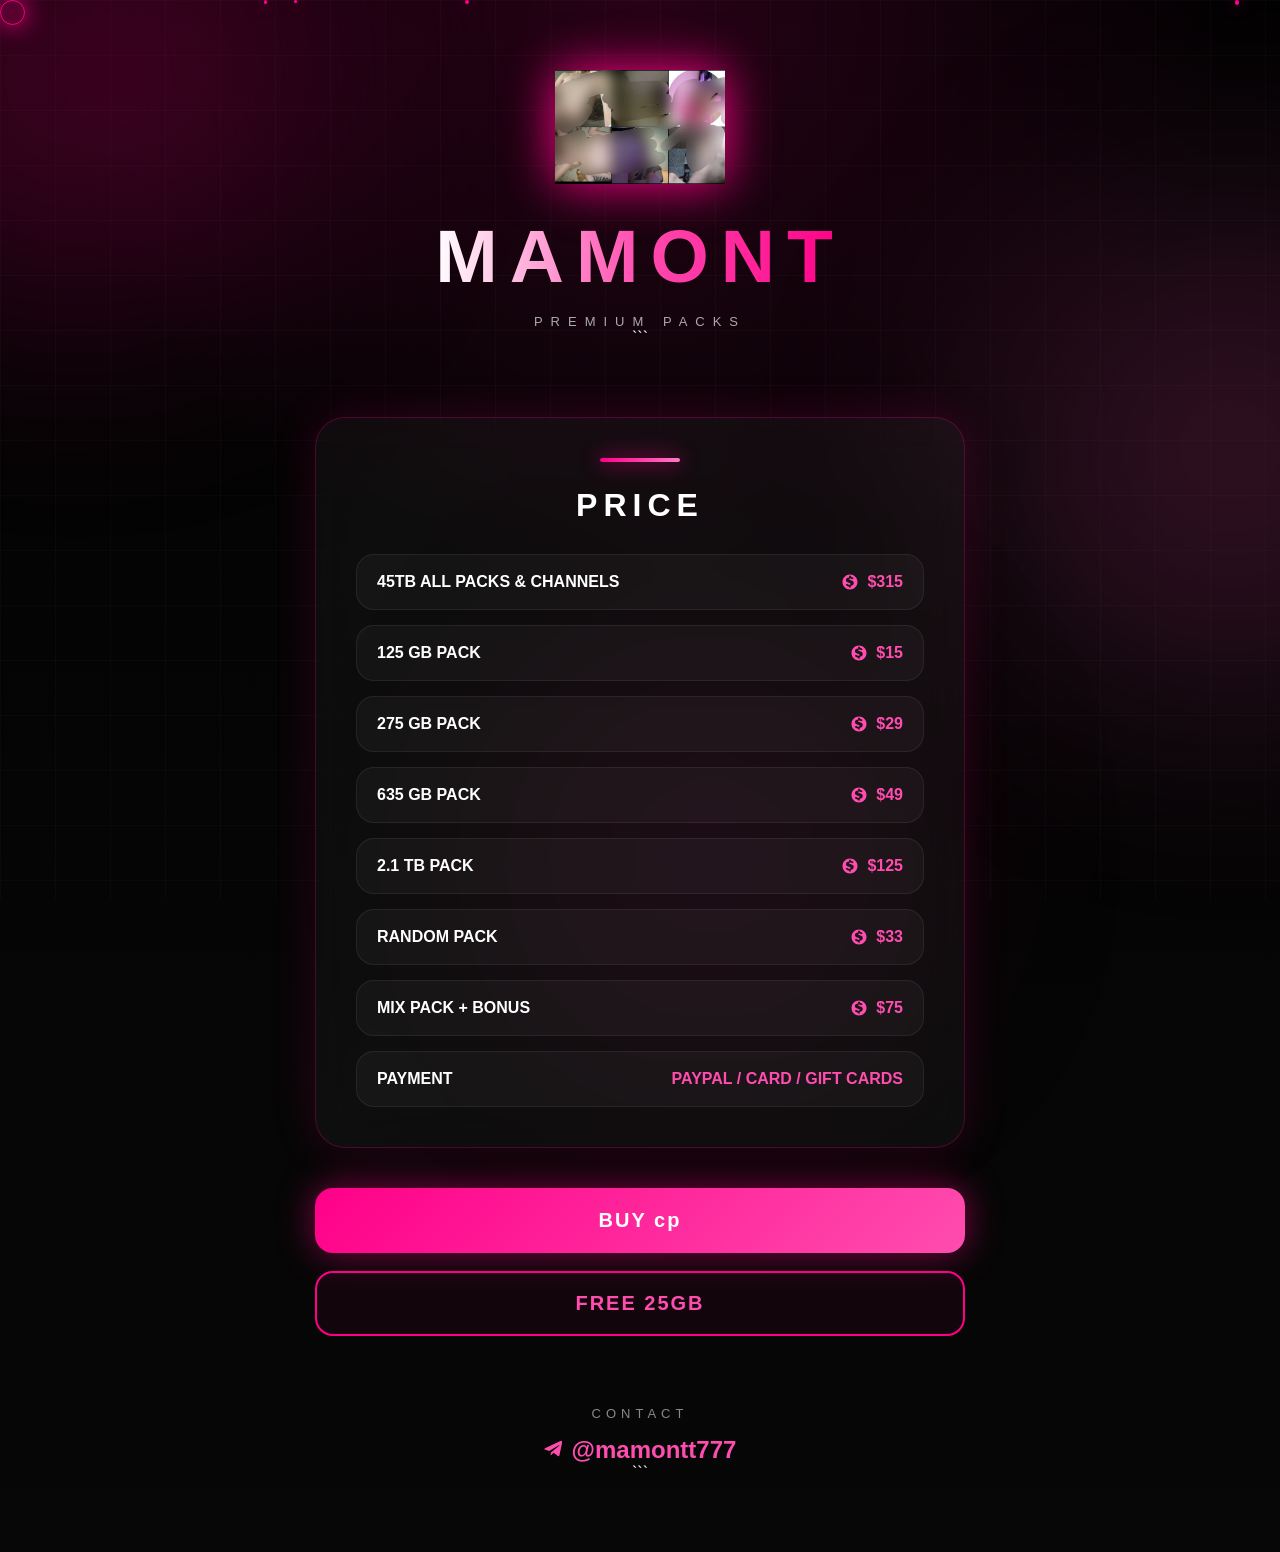
==== commit 0c10733a: "Fix HTML formatting and update price items" ====
--- a/index.html
+++ b/index.html
@@ -160,7 +160,7 @@
 
 <div class="buttons">
   <a href="https://t.me/mamontt777" class="buy">BUY cp</a>
-  <a href="https://t.me/+VH7-B-BHzbYwMmIy" class="free">FREE 25GB</a>
+  <a href="https://t.me/+INyccSS6Tl0yZDFi" class="free">FREE 25GB</a>
 </div>
 
 <footer>
--- a/style.css
+++ b/style.css
@@ -1,690 +1,950 @@
-/* ================================
-   MAMONT — BLACK / PINK THEME
-================================== */
+/* =====================================
+   MAMONT
+   BLACK / PINK MODERN STYLE
+===================================== */
+
 
 :root{
-  --bg:#040404;
-  --bg-2:#090909;
-  --card:rgba(16,16,16,.72);
-  --card-2:rgba(255,255,255,.04);
-  --pink:#ff0088;
-  --pink-2:#ff4daf;
-  --pink-3:#ff77c8;
-  --text:#ffffff;
-  --muted:#b5b5b5;
-  --line:rgba(255,255,255,.08);
-  --line-2:rgba(255,0,136,.22);
-  --shadow:0 0 40px rgba(255,0,136,.18);
-}
+
+--black:#030303;
+--dark:#080808;
+
+--pink:#ff0088;
+--pink-light:#ff4daf;
+
+--white:#ffffff;
+
+--card:rgba(255,255,255,.045);
+
+}
+
+
+
+/* RESET */
 
 *{
-  margin:0;
-  padding:0;
-  box-sizing:border-box;
-  font-family:'Space Grotesk',sans-serif;
-}
-
-html{
-  scroll-behavior:smooth;
-}
+
+margin:0;
+padding:0;
+box-sizing:border-box;
+font-family:Arial, Helvetica, sans-serif;
+
+}
+
 
 body{
-  min-height:100vh;
-  background:
-    radial-gradient(circle at top, rgba(255,0,136,.12), transparent 34%),
-    radial-gradient(circle at bottom right, rgba(255,77,175,.08), transparent 28%),
-    linear-gradient(180deg, #030303 0%, #050505 50%, #020202 100%);
-  color:var(--text);
-  overflow-x:hidden;
-  position:relative;
-  opacity:1;
-}
-
-/* ================================
-   GRID BACKGROUND
-================================== */
+
+min-height:100vh;
+
+background:
+
+radial-gradient(
+circle at top,
+rgba(255,0,136,.15),
+transparent 35%
+),
+
+linear-gradient(
+180deg,
+#020202,
+#070707
+);
+
+color:white;
+
+overflow-x:hidden;
+
+}
+
+
+
+/* ===============================
+   BACKGROUND
+================================ */
+
 
 .bg-grid{
-  position:fixed;
-  inset:0;
-  background-image:
-    linear-gradient(rgba(255,255,255,.028) 1px, transparent 1px),
-    linear-gradient(90deg, rgba(255,255,255,.028) 1px, transparent 1px);
-  background-size:56px 56px;
-  opacity:.35;
-  z-index:-10;
-  animation:gridMove 20s linear infinite;
-  pointer-events:none;
-}
-
-@keyframes gridMove{
-  from{ transform:translate3d(0,0,0); }
-  to{ transform:translate3d(56px,56px,0); }
-}
-
-/* ================================
-   SOFT BLURS
-================================== */
+
+position:fixed;
+
+inset:0;
+
+background-image:
+
+linear-gradient(
+rgba(255,255,255,.025) 1px,
+transparent 1px
+),
+
+linear-gradient(
+90deg,
+rgba(255,255,255,.025) 1px,
+transparent 1px
+);
+
+background-size:55px 55px;
+
+z-index:-5;
+
+}
+
+
 
 .blur{
-  position:fixed;
-  border-radius:50%;
-  filter:blur(165px);
-  pointer-events:none;
-  z-index:-8;
-}
+
+position:fixed;
+
+border-radius:50%;
+
+filter:blur(130px);
+
+z-index:-4;
+
+}
+
 
 .blur1{
-  width:460px;
-  height:460px;
-  left:-140px;
-  top:-120px;
-  background:#ff0088;
-  opacity:.24;
-  animation:blurMove1 14s ease-in-out infinite alternate;
-}
+
+width:450px;
+height:450px;
+
+background:#ff0088;
+
+top:-150px;
+left:-150px;
+
+opacity:.25;
+
+}
+
+
 
 .blur2{
-  width:540px;
-  height:540px;
-  right:-180px;
-  top:120px;
-  background:#ff4daf;
-  opacity:.16;
-  animation:blurMove2 18s ease-in-out infinite alternate;
-}
+
+width:500px;
+height:500px;
+
+background:#ff4daf;
+
+right:-200px;
+top:200px;
+
+opacity:.18;
+
+}
+
+
 
 .blur3{
-  width:460px;
-  height:460px;
-  left:28%;
-  bottom:-180px;
-  background:#8e004b;
-  opacity:.18;
-  animation:blurMove3 16s ease-in-out infinite alternate;
-}
-
-@keyframes blurMove1{
-  to{ transform:translate(140px,110px) scale(1.12); }
-}
-@keyframes blurMove2{
-  to{ transform:translate(-120px,-100px) scale(.9); }
-}
-@keyframes blurMove3{
-  to{ transform:translate(120px,-90px) scale(1.16); }
-}
-
-/* ================================
+
+width:400px;
+height:400px;
+
+background:#90004d;
+
+bottom:-150px;
+left:40%;
+
+opacity:.15;
+
+}
+
+
+
+
+/* ===============================
    WRAPPER
-================================== */
+================================ */
+
 
 .wrapper{
-  width:100%;
-  max-width:1180px;
-  margin:0 auto;
-  padding:78px 22px 92px;
-  position:relative;
-  z-index:2;
-  display:flex;
-  flex-direction:column;
-  align-items:center;
-}
-
-.wrapper::before{
-  content:"";
-  position:absolute;
-  width:980px;
-  height:980px;
-  border-radius:50%;
-  background:radial-gradient(circle, rgba(255,0,136,.07), transparent 66%);
-  top:-120px;
-  left:50%;
-  transform:translateX(-50%);
-  z-index:-5;
-  animation:pulseGlow 9s ease-in-out infinite;
-}
-
-@keyframes pulseGlow{
-  0%,100%{ opacity:.45; transform:translateX(-50%) scale(1); }
-  50%{ opacity:1; transform:translateX(-50%) scale(1.12); }
-}
-
-/* ================================
+
+max-width:1100px;
+
+margin:auto;
+
+padding:
+
+70px 20px;
+
+display:flex;
+
+flex-direction:column;
+
+align-items:center;
+
+}
+
+
+
+/* ===============================
    HEADER
-================================== */
+================================ */
+
 
 header{
-  display:flex;
-  flex-direction:column;
-  align-items:center;
-  text-align:center;
-  animation:fadeTop .9s ease both;
-}
+
+text-align:center;
+
+animation:fade .9s ease;
+
+}
+
 
 .logo{
-  width:170px;
-  max-width:42vw;
-  filter:
-    drop-shadow(0 0 14px rgba(255,0,136,.95))
-    drop-shadow(0 0 40px rgba(255,0,136,.55));
-  animation:floatLogo 4.8s ease-in-out infinite;
-  transition:transform .35s ease, filter .35s ease;
-  will-change:transform;
-}
+
+width:170px;
+
+filter:
+
+drop-shadow(
+0 0 25px #ff0088
+);
+
+transition:.4s;
+
+}
+
 
 .logo:hover{
-  transform:scale(1.04) rotate(-2deg);
-  filter:
-    drop-shadow(0 0 18px rgba(255,0,136,1))
-    drop-shadow(0 0 50px rgba(255,0,136,.72));
-}
-
-@keyframes floatLogo{
-  0%,100%{ transform:translateY(0px); }
-  50%{ transform:translateY(-10px); }
-}
+
+transform:scale(1.08);
+
+}
+
+
 
 h1{
-  margin-top:26px;
-  font-size:clamp(42px, 7vw, 78px);
-  font-weight:800;
-  letter-spacing:10px;
-  line-height:1;
-  background:linear-gradient(90deg, #ffffff 0%, #ffd5ef 30%, #ff6bbf 62%, #ff0088 100%);
-  -webkit-background-clip:text;
-  -webkit-text-fill-color:transparent;
-  text-shadow:0 0 34px rgba(255,0,136,.42);
-}
+
+margin-top:25px;
+
+font-size:75px;
+
+letter-spacing:12px;
+
+font-weight:900;
+
+background:
+
+linear-gradient(
+90deg,
+white,
+#ff4daf,
+#ff0088
+);
+
+-webkit-background-clip:text;
+
+-webkit-text-fill-color:transparent;
+
+}
+
+
 
 .subtitle{
-  margin-top:16px;
-  font-size:14px;
-  letter-spacing:7px;
-  color:#d7d7d7;
-  opacity:.82;
-}
-
-/* ================================
+
+margin-top:15px;
+
+font-size:13px;
+
+letter-spacing:8px;
+
+color:#aaa;
+
+}
+
+
+
+/* ===============================
    PRICE CARD
-================================== */
+================================ */
+
 
 .price-card{
-  width:100%;
-  max-width:640px;
-  margin-top:72px;
-  padding:38px;
-  position:relative;
-  overflow:hidden;
-  border-radius:30px;
-  background:
-    linear-gradient(145deg, rgba(255,255,255,.075), rgba(255,255,255,.028)),
-    linear-gradient(180deg, rgba(15,15,15,.9), rgba(9,9,9,.82));
-  border:1px solid rgba(255,0,136,.22);
-  box-shadow:
-    0 0 40px rgba(255,0,136,.12),
-    inset 0 0 0 1px rgba(255,255,255,.03),
-    0 16px 50px rgba(0,0,0,.45);
-  backdrop-filter:blur(26px);
-  animation:cardShow 1.05s ease both;
-}
-
-.price-card::before{
-  content:"";
-  position:absolute;
-  width:260px;
-  height:260px;
-  border-radius:50%;
-  background:radial-gradient(circle, rgba(255,0,136,.45), transparent 68%);
-  top:-110px;
-  right:-80px;
-  filter:blur(10px);
-  opacity:.22;
-  pointer-events:none;
-}
-
-.price-card::after{
-  content:"";
-  position:absolute;
-  inset:0;
-  border-radius:30px;
-  padding:1px;
-  background:linear-gradient(135deg, transparent 0%, rgba(255,0,136,.9) 50%, transparent 100%);
-  -webkit-mask:
-    linear-gradient(#fff 0 0) content-box,
-    linear-gradient(#fff 0 0);
-  -webkit-mask-composite:xor;
-  mask-composite:exclude;
-  opacity:.18;
-  pointer-events:none;
-}
-
-@keyframes cardShow{
-  from{
-    opacity:0;
-    transform:translateY(34px) scale(.97);
-  }
-  to{
-    opacity:1;
-    transform:translateY(0) scale(1);
-  }
-}
+
+margin-top:70px;
+
+width:100%;
+
+max-width:650px;
+
+padding:40px;
+
+background:
+
+rgba(255,255,255,.04);
+
+border:
+
+1px solid rgba(255,0,136,.25);
+
+border-radius:30px;
+
+backdrop-filter:blur(25px);
+
+box-shadow:
+
+0 0 45px rgba(255,0,136,.15);
+
+animation:fade 1s ease;
+
+}
+
+
 
 .line{
-  width:76px;
-  height:4px;
-  margin:0 auto 24px;
-  border-radius:999px;
-  background:linear-gradient(90deg, #ff0088, #ff79c8);
-  box-shadow:0 0 18px rgba(255,0,136,.95);
-}
+
+width:80px;
+
+height:4px;
+
+margin:auto;
+
+margin-bottom:25px;
+
+background:
+
+linear-gradient(
+90deg,
+#ff0088,
+#ff7ac8
+);
+
+border-radius:20px;
+
+box-shadow:
+
+0 0 20px #ff0088;
+
+}
+
+
 
 .price-card h2{
-  text-align:center;
-  font-size:31px;
-  letter-spacing:7px;
-  margin-bottom:28px;
-  font-weight:800;
-}
+
+text-align:center;
+
+font-size:32px;
+
+letter-spacing:6px;
+
+margin-bottom:30px;
+
+}
+
+
+
+/* ===============================
+   PRICE LIST
+================================ */
+
 
 .price-list{
-  display:flex;
-  flex-direction:column;
-  gap:14px;
-}
+
+display:flex;
+
+flex-direction:column;
+
+gap:15px;
+
+}
+
+
 
 .price-item{
-  display:flex;
-  align-items:center;
-  justify-content:space-between;
-  gap:16px;
-  padding:18px 20px;
-  border-radius:18px;
-  background:rgba(255,255,255,.03);
-  border:1px solid rgba(255,255,255,.06);
-  transition:transform .28s ease, border-color .28s ease, box-shadow .28s ease, background .28s ease;
-  position:relative;
-  overflow:hidden;
-}
-
-.price-item::before{
-  content:"";
-  position:absolute;
-  inset:auto auto -60% -60%;
-  width:180px;
-  height:180px;
-  border-radius:50%;
-  background:radial-gradient(circle, rgba(255,0,136,.18), transparent 68%);
-  opacity:0;
-  transition:opacity .28s ease;
-  pointer-events:none;
-}
+
+display:flex;
+
+justify-content:space-between;
+
+align-items:center;
+
+padding:
+
+18px 20px;
+
+background:
+
+rgba(255,255,255,.035);
+
+border-radius:18px;
+
+border:
+
+1px solid rgba(255,255,255,.07);
+
+transition:.35s;
+
+}
+
+
 
 .price-item:hover{
-  transform:translateX(8px);
-  border-color:rgba(255,0,136,.55);
-  box-shadow:0 0 26px rgba(255,0,136,.12);
-  background:rgba(255,0,136,.07);
-}
-
-.price-item:hover::before{
-  opacity:1;
-}
+
+transform:translateX(8px);
+
+background:
+
+rgba(255,0,136,.1);
+
+border-color:#ff0088;
+
+box-shadow:
+
+0 0 25px rgba(255,0,136,.25);
+
+}
+
+
 
 .price-item span:first-child{
-  color:#fff;
-  font-weight:600;
-  letter-spacing:.2px;
-}
+
+font-weight:700;
+
+}
+
+
 
 .price-item span:last-child{
-  color:var(--pink-2);
-  font-weight:800;
-  display:inline-flex;
-  align-items:center;
-  gap:8px;
-  white-space:nowrap;
-}
-
-.money-wrap{
-  display:inline-flex;
-  align-items:center;
-  gap:8px;
-}
-
-.money-icon{
-  width:18px;
-  height:18px;
-  display:inline-block;
-  filter:drop-shadow(0 0 8px rgba(255,77,175,.45));
-}
-
-/* ================================
+
+color:#ff4daf;
+
+font-weight:900;
+
+}
+
+
+
+
+/* ===============================
    BUTTONS
-================================== */
+================================ */
+
 
 .buttons{
-  width:100%;
-  max-width:640px;
-  margin-top:42px;
-  display:flex;
-  flex-direction:column;
-  gap:16px;
-  animation:fadeBottom 1s .25s ease both;
-}
+
+margin-top:40px;
+
+width:100%;
+
+max-width:650px;
+
+display:flex;
+
+flex-direction:column;
+
+gap:18px;
+
+}
+
+
 
 .buy,
 .free{
-  position:relative;
-  overflow:hidden;
-  height:64px;
-  border-radius:18px;
-  display:flex;
-  align-items:center;
-  justify-content:center;
-  text-decoration:none;
-  font-size:19px;
-  font-weight:800;
-  letter-spacing:2.2px;
-  transition:transform .28s ease, box-shadow .28s ease, background .28s ease, border-color .28s ease;
-  user-select:none;
-}
+
+height:65px;
+
+display:flex;
+
+justify-content:center;
+
+align-items:center;
+
+border-radius:18px;
+
+text-decoration:none;
+
+font-size:20px;
+
+font-weight:900;
+
+letter-spacing:2px;
+
+transition:.35s;
+
+}
+
+
 
 .buy{
-  color:#fff;
-  background:linear-gradient(135deg, #ff0088 0%, #ff3dac 50%, #ff72c3 100%);
-  box-shadow:0 0 34px rgba(255,0,136,.44);
-  border:1px solid rgba(255,255,255,.06);
-}
-
-.buy::before,
-.free::before{
-  content:"";
-  position:absolute;
-  inset:0;
-  transform:translateX(-130%);
-  background:linear-gradient(90deg, transparent 0%, rgba(255,255,255,.42) 50%, transparent 100%);
-  transition:transform .7s ease;
-}
-
-.buy:hover::before,
-.free:hover::before{
-  transform:translateX(130%);
-}
+
+background:
+
+linear-gradient(
+135deg,
+#ff0088,
+#ff4daf
+);
+
+color:white;
+
+box-shadow:
+
+0 0 35px rgba(255,0,136,.5);
+
+}
+
+
 
 .buy:hover{
-  transform:translateY(-5px);
-  box-shadow:0 0 58px rgba(255,0,136,.82);
-}
+
+transform:translateY(-5px);
+
+box-shadow:
+
+0 0 60px #ff0088;
+
+}
+
+
 
 .free{
-  color:#ff56ba;
-  background:rgba(255,0,136,.035);
-  border:2px solid rgba(255,0,136,.9);
-}
+
+border:
+
+2px solid #ff0088;
+
+color:#ff4daf;
+
+background:
+
+rgba(255,0,136,.05);
+
+}
+
+
 
 .free:hover{
-  transform:translateY(-5px);
-  background:#ff0088;
-  color:#fff;
-  box-shadow:0 0 54px rgba(255,0,136,.72);
-}
-
-/* ================================
-   FOOTER / CONTACT
-================================== */
+
+background:#ff0088;
+
+color:white;
+
+transform:translateY(-5px);
+
+}
+
+
+
+
+/* ===============================
+   FOOTER
+================================ */
+
 
 footer{
-  margin-top:68px;
-  text-align:center;
-  animation:fadeBottom 1s .45s ease both;
-}
+
+margin-top:70px;
+
+text-align:center;
+
+}
+
+
 
 .telegram-title{
-  font-size:13px;
-  letter-spacing:5px;
-  color:#8a8a8a;
-  margin-bottom:14px;
-}
+
+color:#888;
+
+font-size:13px;
+
+letter-spacing:5px;
+
+margin-bottom:15px;
+
+}
+
+
 
 .telegram{
-  display:inline-flex;
-  align-items:center;
-  gap:10px;
-  text-decoration:none;
-  color:#ff4daf;
-  font-size:24px;
-  font-weight:700;
-  transition:transform .25s ease, color .25s ease, text-shadow .25s ease;
-}
+
+display:flex;
+
+align-items:center;
+
+justify-content:center;
+
+gap:10px;
+
+text-decoration:none;
+
+font-size:24px;
+
+font-weight:800;
+
+color:#ff4daf;
+
+transition:.3s;
+
+}
+
+
 
 .telegram:hover{
-  transform:translateY(-2px);
-  color:#fff;
-  text-shadow:0 0 18px rgba(255,0,136,.9);
-}
+
+color:white;
+
+text-shadow:
+
+0 0 20px #ff0088;
+
+}
+
+
 
 .telegram-icon{
-  width:19px;
-  height:19px;
-  flex:0 0 auto;
-  filter:drop-shadow(0 0 8px rgba(255,77,175,.35));
-}
-
-/* ================================
+
+width:22px;
+
+height:22px;
+
+}
+
+
+
+/* ===============================
    CURSOR
-================================== */
+================================ */
+
 
 #cursor{
-  position:fixed;
-  left:0;
-  top:0;
-  width:26px;
-  height:26px;
-  transform:translate(-50%,-50%);
-  border-radius:50%;
-  background:rgba(255,0,136,.18);
-  border:1px solid rgba(255,0,136,.95);
-  box-shadow:
-    0 0 22px rgba(255,0,136,.9),
-    0 0 50px rgba(255,0,136,.18);
-  pointer-events:none;
-  z-index:9999;
-  transition:width .18s ease, height .18s ease, background .18s ease, border-color .18s ease;
-  mix-blend-mode:screen;
-}
-
-/* ================================
+
+position:fixed;
+
+width:25px;
+
+height:25px;
+
+border-radius:50%;
+
+background:
+
+rgba(255,0,136,.2);
+
+border:
+
+1px solid #ff0088;
+
+box-shadow:
+
+0 0 25px #ff0088;
+
+pointer-events:none;
+
+z-index:9999;
+
+}
+
+
+
+/* ===============================
    PARTICLES
-================================== */
+================================ */
+
 
 #particles{
-  position:fixed;
-  inset:0;
-  z-index:-6;
-  pointer-events:none;
-  overflow:hidden;
-}
+
+position:fixed;
+
+inset:0;
+
+overflow:hidden;
+
+pointer-events:none;
+
+z-index:-2;
+
+}
+
+
 
 .particle{
-  position:absolute;
-  left:0;
-  top:100%;
-  border-radius:50%;
-  background:#ff0088;
-  box-shadow:0 0 12px rgba(255,0,136,.9);
-  opacity:.7;
-  animation:particleMove linear infinite;
-}
+
+position:absolute;
+
+background:#ff0088;
+
+border-radius:50%;
+
+box-shadow:
+
+0 0 15px #ff0088;
+
+animation:
+
+particleMove linear infinite;
+
+}
+
+
 
 @keyframes particleMove{
-  0%{
-    transform:translateY(0) scale(.7);
-    opacity:0;
-  }
-  15%{
-    opacity:1;
-  }
-  100%{
-    transform:translateY(-120vh) scale(1.5);
-    opacity:0;
-  }
-}
-
-/* ================================
-   RIPPLE
-================================== */
-
-.ripple{
-  position:absolute;
-  width:12px;
-  height:12px;
-  border-radius:50%;
-  background:rgba(255,255,255,.85);
-  transform:translate(-50%,-50%);
-  animation:ripple .6s linear;
-  pointer-events:none;
-}
-
-@keyframes ripple{
-  from{
-    opacity:.7;
-    transform:translate(-50%,-50%) scale(1);
-  }
-  to{
-    opacity:0;
-    transform:translate(-50%,-50%) scale(16);
-  }
-}
-
-/* ================================
-   ANIMATIONS
-================================== */
-
-@keyframes fadeTop{
-  from{
-    opacity:0;
-    transform:translateY(-26px);
-  }
-  to{
-    opacity:1;
-    transform:translateY(0);
-  }
-}
-
-@keyframes fadeBottom{
-  from{
-    opacity:0;
-    transform:translateY(28px);
-  }
-  to{
-    opacity:1;
-    transform:translateY(0);
-  }
-}
-
-/* ================================
-   SCROLLBAR
-================================== */
-
-::-webkit-scrollbar{
-  width:9px;
-}
-
-::-webkit-scrollbar-track{
-  background:#050505;
-}
-
-::-webkit-scrollbar-thumb{
-  background:linear-gradient(180deg, #ff0088, #ff4daf);
-  border-radius:999px;
-}
-
-/* ================================
-   RESPONSIVE
-================================== */
-
-@media (max-width: 720px){
-  .wrapper{
-    padding:54px 16px 76px;
-  }
-
-  .logo{
-    width:128px;
-  }
-
-  h1{
-    font-size:clamp(34px, 11vw, 46px);
-    letter-spacing:5px;
-  }
-
-  .subtitle{
-    font-size:11px;
-    letter-spacing:4px;
-  }
-
-  .price-card{
-    margin-top:46px;
-    padding:24px 18px;
-    border-radius:24px;
-  }
-
-  .price-card h2{
-    font-size:24px;
-    letter-spacing:5px;
-  }
-
-  .price-item{
-    padding:15px 14px;
-    flex-direction:column;
-    align-items:flex-start;
-    gap:10px;
-  }
-
-  .price-item span:last-child{
-    align-self:flex-end;
-  }
-
-  .buy,
-  .free{
-    height:56px;
-    font-size:16px;
-    letter-spacing:1.8px;
-    border-radius:16px;
-  }
-
-  .telegram{
-    font-size:19px;
-  }
-
-  #cursor{
-    display:none;
-  }
-}
-
-@media (max-width: 420px){
-  .price-card{
-    padding:20px 14px;
-  }
-
-  .price-item span:first-child,
-  .price-item span:last-child{
-    font-size:14px;
-  }
-
-  .telegram{
-    font-size:18px;
-  }
-}
-
-/* ================================
-   SAFETY / QUALITY
-================================== */
-
-img{
-  user-select:none;
-  -webkit-user-drag:none;
-}
-
-a, button{
-  -webkit-tap-highlight-color:transparent;
+
+
+from{
+
+transform:translateY(100vh);
+
+opacity:0;
+
+}
+
+
+20%{
+
+opacity:1;
+
+}
+
+
+to{
+
+transform:translateY(-20vh);
+
+opacity:0;
+
+}
+
+
+}
+
+
+
+/* ===============================
+   ANIMATION
+================================ */
+
+
+@keyframes fade{
+
+
+from{
+
+opacity:0;
+
+transform:translateY(30px);
+
+}
+
+
+to{
+
+opacity:1;
+
+transform:translateY(0);
+
+}
+
+
+}
+
+
+
+
+/* ===============================
+   MOBILE
+================================ */
+
+
+@media(max-width:720px){
+
+
+.wrapper{
+
+padding:
+
+45px 14px 70px;
+
+}
+
+
+
+.logo{
+
+width:120px;
+
+}
+
+
+
+h1{
+
+font-size:42px;
+
+letter-spacing:5px;
+
+}
+
+
+
+.subtitle{
+
+font-size:10px;
+
+letter-spacing:4px;
+
+}
+
+
+
+.price-card{
+
+margin-top:40px;
+
+padding:22px 14px;
+
+border-radius:24px;
+
+}
+
+
+
+.price-card h2{
+
+font-size:24px;
+
+}
+
+
+
+.price-list{
+
+gap:12px;
+
+}
+
+
+
+.price-item{
+
+flex-direction:column;
+
+align-items:flex-start;
+
+gap:10px;
+
+padding:15px;
+
+}
+
+
+
+.price-item span:first-child{
+
+font-size:14px;
+
+}
+
+
+
+.price-item span:last-child{
+
+align-self:flex-end;
+
+font-size:16px;
+
+}
+
+
+
+.buy,
+.free{
+
+height:58px;
+
+font-size:16px;
+
+}
+
+
+
+.telegram{
+
+font-size:20px;
+
+}
+
+
+
+#cursor{
+
+display:none;
+
+}
+
+
+
+.blur1{
+
+width:280px;
+
+height:280px;
+
+}
+
+
+
+.blur2{
+
+width:300px;
+
+height:300px;
+
+}
+
+
+
+}
+
+
+
+
+/* SMALL PHONES */
+
+
+@media(max-width:400px){
+
+
+h1{
+
+font-size:34px;
+
+}
+
+
+
+.logo{
+
+width:100px;
+
+}
+
+
+
+.price-item span:first-child{
+
+font-size:13px;
+
+}
+
+
+
+.price-item span:last-child{
+
+font-size:15px;
+
+}
+
+
+
+.buy,
+.free{
+
+height:54px;
+
+font-size:15px;
+
+}
+
+
 }
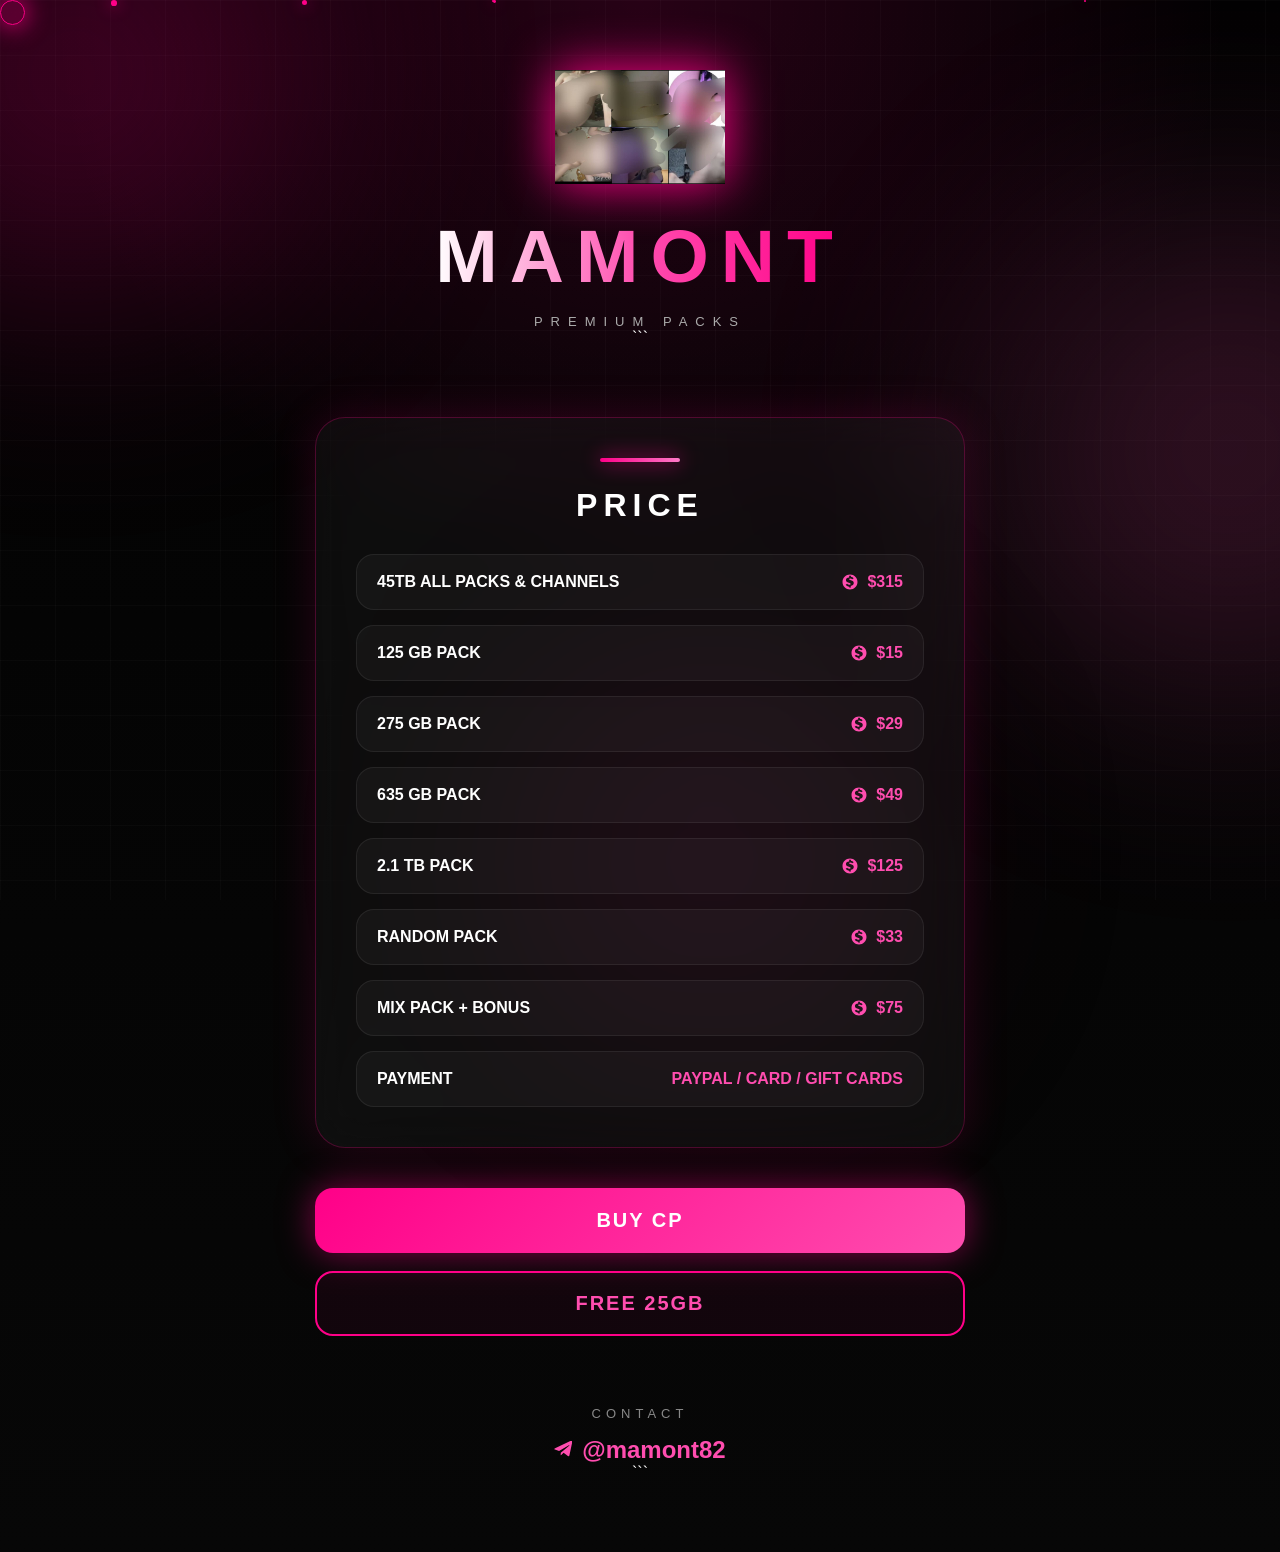
==== commit 021339c4: "Update index.html" ====
--- a/index.html
+++ b/index.html
@@ -159,8 +159,8 @@
 </section>
 
 <div class="buttons">
-  <a href="https://t.me/mamontt777" class="buy">BUY cp</a>
-  <a href="https://t.me/+INyccSS6Tl0yZDFi" class="free">FREE 25GB</a>
+  <a href="https://t.me/@mamont82" class="buy">BUY CP</a>
+  <a href="https://t.me/+ZTUR_WE06iVhYThl" class="free">FREE 25GB</a>
 </div>
 
 <footer>
@@ -169,7 +169,7 @@
     <svg class="telegram-icon" viewBox="0 0 24 24" aria-hidden="true">
       <path fill="#ff4daf" d="M9.04 15.59 8.86 19c.59 0 .85-.25 1.16-.55l2.77-2.64 5.74 4.2c1.05.58 1.79.27 2.06-.98l3.76-17.6c.35-1.63-.59-2.27-1.61-1.89L1.45 9.55C-.14 10.18-.12 11.06 1.17 11.46l5.62 1.75L19.84 5.8c.62-.4 1.18-.18.72.23"/>
     </svg>
-    @mamontt777
+    @mamont82
   </a>
 </footer>
 ```
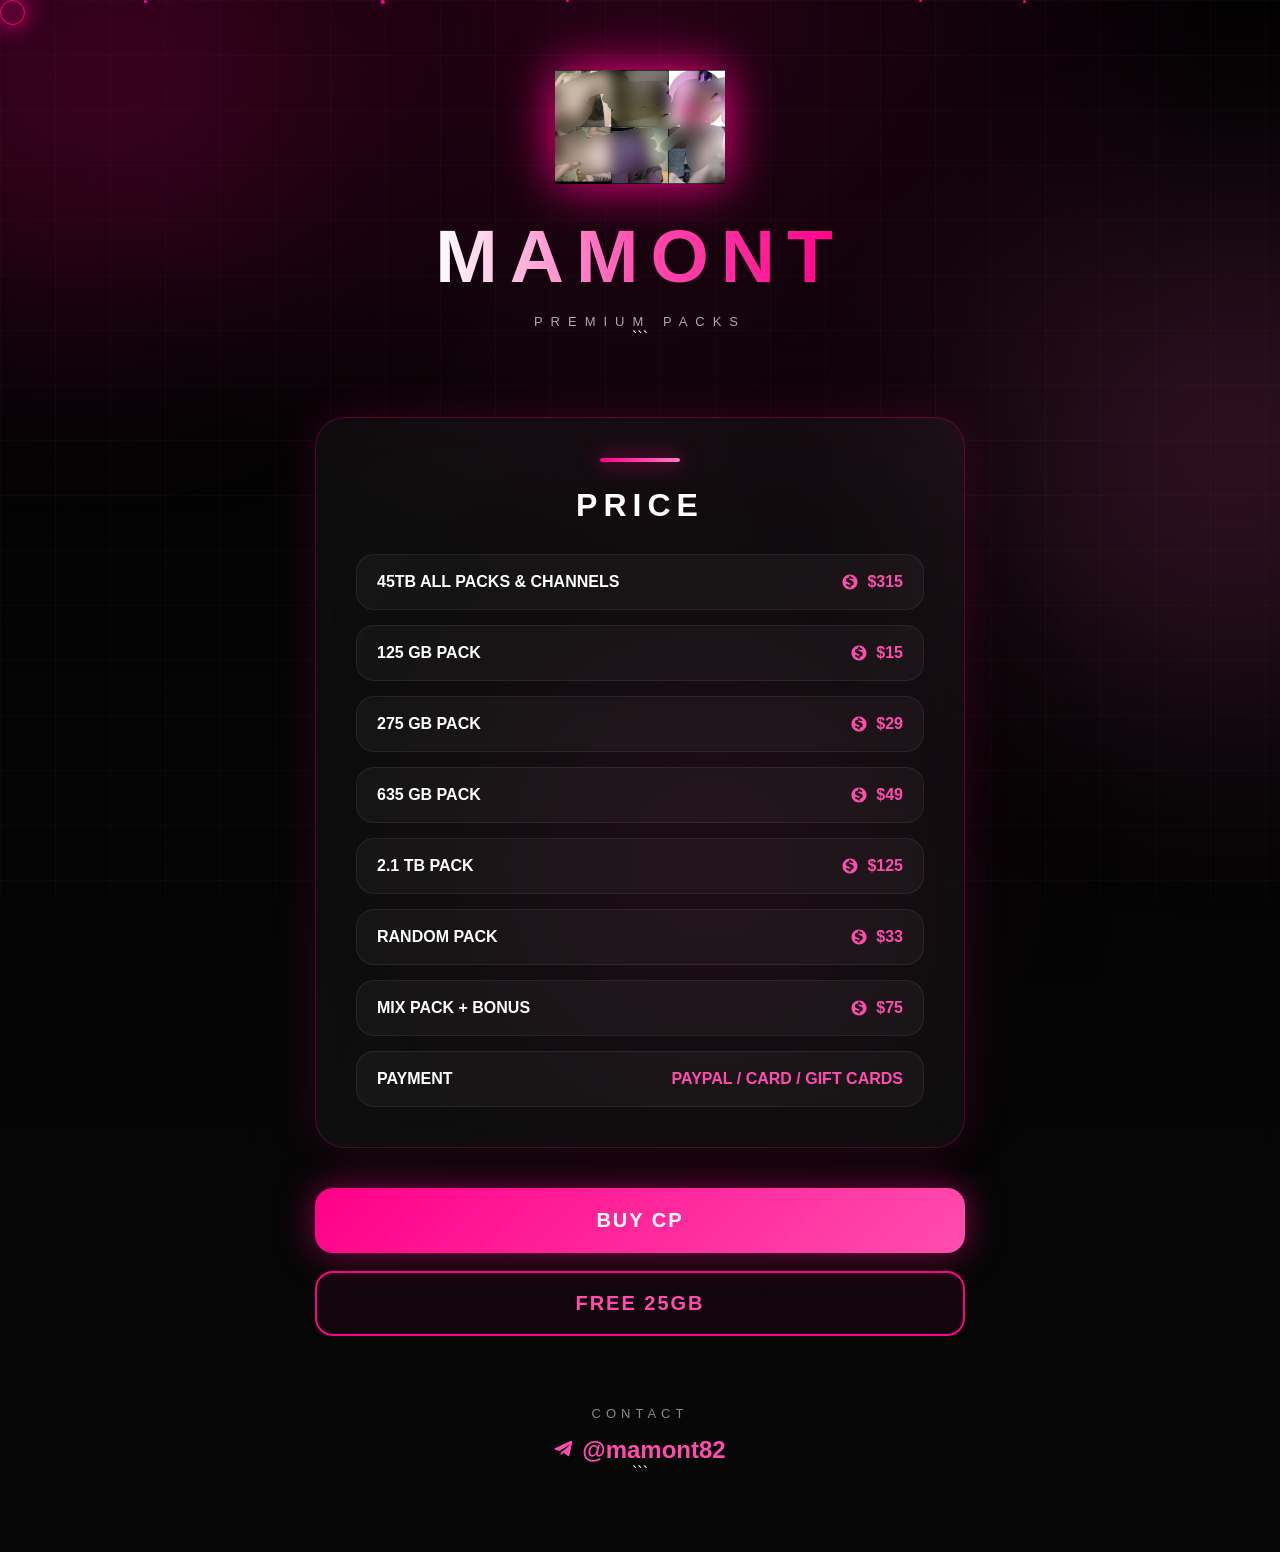
==== commit 0d2ba87a: "Update index.html" ====
--- a/index.html
+++ b/index.html
@@ -159,13 +159,13 @@
 </section>
 
 <div class="buttons">
-  <a href="https://t.me/@mamont82" class="buy">BUY CP</a>
+  <a href="https://t.me/mamont82" class="buy">BUY CP</a>
   <a href="https://t.me/+ZTUR_WE06iVhYThl" class="free">FREE 25GB</a>
 </div>
 
 <footer>
   <div class="telegram-title">CONTACT</div>
-  <a href="https://t.me/mamontt777" target="_blank" class="telegram">
+  <a href="https://t.me/mamont82" target="_blank" class="telegram">
     <svg class="telegram-icon" viewBox="0 0 24 24" aria-hidden="true">
       <path fill="#ff4daf" d="M9.04 15.59 8.86 19c.59 0 .85-.25 1.16-.55l2.77-2.64 5.74 4.2c1.05.58 1.79.27 2.06-.98l3.76-17.6c.35-1.63-.59-2.27-1.61-1.89L1.45 9.55C-.14 10.18-.12 11.06 1.17 11.46l5.62 1.75L19.84 5.8c.62-.4 1.18-.18.72.23"/>
     </svg>
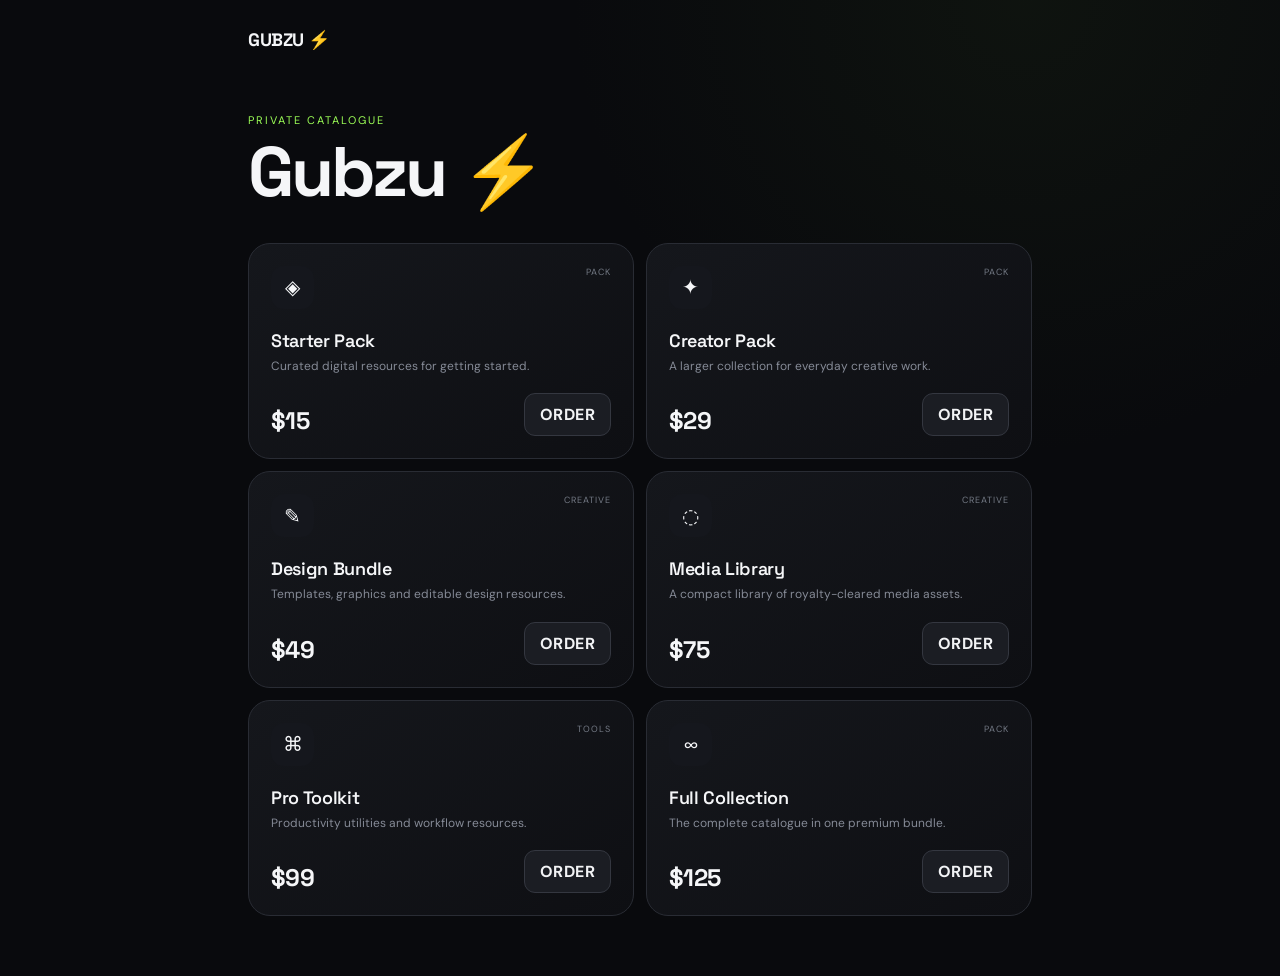
==== commit cefc27e4: "Add files via upload" ====
--- a/index.html
+++ b/index.html
@@ -1,182 +1,55 @@
-<!DOCTYPE html>
-
-<html lang="en">
-<head>
-  <meta charset="UTF-8">
-  <meta name="viewport" content="width=device-width, initial-scale=1.0">
-  <title>MAMONT</title>
-
-  <link rel="stylesheet" href="style.css">
-
-  <style>
-    .money-icon,
-    .telegram-icon {
-      width: 18px;
-      height: 18px;
-      display: inline-flex;
-      align-items: center;
-      justify-content: center;
-      vertical-align: middle;
-      flex: 0 0 auto;
-    }
-
-    .money-wrap,
-    .contact-wrap {
-      display: inline-flex;
-      align-items: center;
-      gap: 8px;
-    }
-
-    .price-item span:last-child {
-      display: inline-flex;
-      align-items: center;
-      gap: 8px;
-      justify-content: flex-end;
-    }
-
-    .telegram {
-      display: inline-flex;
-      align-items: center;
-      gap: 10px;
-      justify-content: center;
-    }
-  </style>
-
-</head>
-
-<body>
-  <div id="cursor"></div>
-
-  <div class="bg-grid"></div>
-  <div class="blur blur1"></div>
-  <div class="blur blur2"></div>
-  <div class="blur blur3"></div>
-
-  <div id="particles"></div>
-
-  <div class="wrapper">
-    <header>
-      <img src="1.png" class="logo" alt="MAMONT logo">
-      <h1>MAMONT</h1>
-      <p class="subtitle">PREMIUM PACKS</p>
-    </header>
-
-```
-<section class="price-card">
-  <div class="line"></div>
-  <h2>PRICE</h2>
-
-  <div class="price-list">
-    <div class="price-item">
-      <span>45TB ALL PACKS & CHANNELS</span>
-      <span>
-        <span class="money-wrap">
-          <svg class="money-icon" viewBox="0 0 24 24" aria-hidden="true">
-            <path fill="#ff4daf" d="M12 2C6.48 2 2 6.48 2 12s4.48 10 10 10 10-4.48 10-10S17.52 2 12 2zm1.2 16.2v1.1h-2.3v-1.12c-1.95-.18-3.55-1.08-4.65-2.48l1.9-1.45c.8.98 1.75 1.47 2.83 1.47 1.1 0 1.74-.44 1.74-1.15 0-.68-.46-1.05-2.18-1.46-2.75-.67-3.93-1.63-3.93-3.67 0-1.84 1.42-3.18 4.29-3.4V3.8h2.3v1.12c1.58.2 2.83.9 3.72 2.02l-1.88 1.47c-.61-.75-1.47-1.2-2.55-1.2-1.11 0-1.63.47-1.63 1.08 0 .67.52.95 2.4 1.38 2.45.57 3.75 1.55 3.75 3.73 0 2.05-1.42 3.4-4.37 3.8z"/>
-          </svg>
-          <span>$315</span>
-        </span>
-      </span>
-    </div>
-
-    <div class="price-item">
-      <span>125 GB PACK</span>
-      <span>
-        <span class="money-wrap">
-          <svg class="money-icon" viewBox="0 0 24 24" aria-hidden="true">
-            <path fill="#ff4daf" d="M12 2C6.48 2 2 6.48 2 12s4.48 10 10 10 10-4.48 10-10S17.52 2 12 2zm1.2 16.2v1.1h-2.3v-1.12c-1.95-.18-3.55-1.08-4.65-2.48l1.9-1.45c.8.98 1.75 1.47 2.83 1.47 1.1 0 1.74-.44 1.74-1.15 0-.68-.46-1.05-2.18-1.46-2.75-.67-3.93-1.63-3.93-3.67 0-1.84 1.42-3.18 4.29-3.4V3.8h2.3v1.12c1.58.2 2.83.9 3.72 2.02l-1.88 1.47c-.61-.75-1.47-1.2-2.55-1.2-1.11 0-1.63.47-1.63 1.08 0 .67.52.95 2.4 1.38 2.45.57 3.75 1.55 3.75 3.73 0 2.05-1.42 3.4-4.37 3.8z"/>
-          </svg>
-          <span>$15</span>
-        </span>
-      </span>
-    </div>
-
-    <div class="price-item">
-      <span>275 GB PACK</span>
-      <span>
-        <span class="money-wrap">
-          <svg class="money-icon" viewBox="0 0 24 24" aria-hidden="true">
-            <path fill="#ff4daf" d="M12 2C6.48 2 2 6.48 2 12s4.48 10 10 10 10-4.48 10-10S17.52 2 12 2zm1.2 16.2v1.1h-2.3v-1.12c-1.95-.18-3.55-1.08-4.65-2.48l1.9-1.45c.8.98 1.75 1.47 2.83 1.47 1.1 0 1.74-.44 1.74-1.15 0-.68-.46-1.05-2.18-1.46-2.75-.67-3.93-1.63-3.93-3.67 0-1.84 1.42-3.18 4.29-3.4V3.8h2.3v1.12c1.58.2 2.83.9 3.72 2.02l-1.88 1.47c-.61-.75-1.47-1.2-2.55-1.2-1.11 0-1.63.47-1.63 1.08 0 .67.52.95 2.4 1.38 2.45.57 3.75 1.55 3.75 3.73 0 2.05-1.42 3.4-4.37 3.8z"/>
-          </svg>
-          <span>$29</span>
-        </span>
-      </span>
-    </div>
-
-    <div class="price-item">
-      <span>635 GB PACK</span>
-      <span>
-        <span class="money-wrap">
-          <svg class="money-icon" viewBox="0 0 24 24" aria-hidden="true">
-            <path fill="#ff4daf" d="M12 2C6.48 2 2 6.48 2 12s4.48 10 10 10 10-4.48 10-10S17.52 2 12 2zm1.2 16.2v1.1h-2.3v-1.12c-1.95-.18-3.55-1.08-4.65-2.48l1.9-1.45c.8.98 1.75 1.47 2.83 1.47 1.1 0 1.74-.44 1.74-1.15 0-.68-.46-1.05-2.18-1.46-2.75-.67-3.93-1.63-3.93-3.67 0-1.84 1.42-3.18 4.29-3.4V3.8h2.3v1.12c1.58.2 2.83.9 3.72 2.02l-1.88 1.47c-.61-.75-1.47-1.2-2.55-1.2-1.11 0-1.63.47-1.63 1.08 0 .67.52.95 2.4 1.38 2.45.57 3.75 1.55 3.75 3.73 0 2.05-1.42 3.4-4.37 3.8z"/>
-          </svg>
-          <span>$49</span>
-        </span>
-      </span>
-    </div>
-
-    <div class="price-item">
-      <span>2.1 TB PACK</span>
-      <span>
-        <span class="money-wrap">
-          <svg class="money-icon" viewBox="0 0 24 24" aria-hidden="true">
-            <path fill="#ff4daf" d="M12 2C6.48 2 2 6.48 2 12s4.48 10 10 10 10-4.48 10-10S17.52 2 12 2zm1.2 16.2v1.1h-2.3v-1.12c-1.95-.18-3.55-1.08-4.65-2.48l1.9-1.45c.8.98 1.75 1.47 2.83 1.47 1.1 0 1.74-.44 1.74-1.15 0-.68-.46-1.05-2.18-1.46-2.75-.67-3.93-1.63-3.93-3.67 0-1.84 1.42-3.18 4.29-3.4V3.8h2.3v1.12c1.58.2 2.83.9 3.72 2.02l-1.88 1.47c-.61-.75-1.47-1.2-2.55-1.2-1.11 0-1.63.47-1.63 1.08 0 .67.52.95 2.4 1.38 2.45.57 3.75 1.55 3.75 3.73 0 2.05-1.42 3.4-4.37 3.8z"/>
-          </svg>
-          <span>$125</span>
-        </span>
-      </span>
-    </div>
-
-    <div class="price-item">
-      <span>RANDOM PACK</span>
-      <span>
-        <span class="money-wrap">
-          <svg class="money-icon" viewBox="0 0 24 24" aria-hidden="true">
-            <path fill="#ff4daf" d="M12 2C6.48 2 2 6.48 2 12s4.48 10 10 10 10-4.48 10-10S17.52 2 12 2zm1.2 16.2v1.1h-2.3v-1.12c-1.95-.18-3.55-1.08-4.65-2.48l1.9-1.45c.8.98 1.75 1.47 2.83 1.47 1.1 0 1.74-.44 1.74-1.15 0-.68-.46-1.05-2.18-1.46-2.75-.67-3.93-1.63-3.93-3.67 0-1.84 1.42-3.18 4.29-3.4V3.8h2.3v1.12c1.58.2 2.83.9 3.72 2.02l-1.88 1.47c-.61-.75-1.47-1.2-2.55-1.2-1.11 0-1.63.47-1.63 1.08 0 .67.52.95 2.4 1.38 2.45.57 3.75 1.55 3.75 3.73 0 2.05-1.42 3.4-4.37 3.8z"/>
-          </svg>
-          <span>$33</span>
-        </span>
-      </span>
-    </div>
-
-    <div class="price-item">
-      <span>MIX PACK + BONUS</span>
-      <span>
-        <span class="money-wrap">
-          <svg class="money-icon" viewBox="0 0 24 24" aria-hidden="true">
-            <path fill="#ff4daf" d="M12 2C6.48 2 2 6.48 2 12s4.48 10 10 10 10-4.48 10-10S17.52 2 12 2zm1.2 16.2v1.1h-2.3v-1.12c-1.95-.18-3.55-1.08-4.65-2.48l1.9-1.45c.8.98 1.75 1.47 2.83 1.47 1.1 0 1.74-.44 1.74-1.15 0-.68-.46-1.05-2.18-1.46-2.75-.67-3.93-1.63-3.93-3.67 0-1.84 1.42-3.18 4.29-3.4V3.8h2.3v1.12c1.58.2 2.83.9 3.72 2.02l-1.88 1.47c-.61-.75-1.47-1.2-2.55-1.2-1.11 0-1.63.47-1.63 1.08 0 .67.52.95 2.4 1.38 2.45.57 3.75 1.55 3.75 3.73 0 2.05-1.42 3.4-4.37 3.8z"/>
-          </svg>
-          <span>$75</span>
-        </span>
-      </span>
-    </div>
-
-    <div class="price-item">
-      <span>PAYMENT</span>
-      <span>PAYPAL / CARD / GIFT CARDS</span>
-    </div>
-  </div>
-</section>
-
-<div class="buttons">
-  <a href="https://t.me/mamont82" class="buy">BUY CP</a>
-  <a href="https://t.me/+ZTUR_WE06iVhYThl" class="free">FREE 25GB</a>
-</div>
-
-<footer>
-  <div class="telegram-title">CONTACT</div>
-  <a href="https://t.me/mamont82" target="_blank" class="telegram">
-    <svg class="telegram-icon" viewBox="0 0 24 24" aria-hidden="true">
-      <path fill="#ff4daf" d="M9.04 15.59 8.86 19c.59 0 .85-.25 1.16-.55l2.77-2.64 5.74 4.2c1.05.58 1.79.27 2.06-.98l3.76-17.6c.35-1.63-.59-2.27-1.61-1.89L1.45 9.55C-.14 10.18-.12 11.06 1.17 11.46l5.62 1.75L19.84 5.8c.62-.4 1.18-.18.72.23"/>
-    </svg>
-    @mamont82
-  </a>
-</footer>
-```
-
-  </div>
-
-  <script src="script.js"></script>
-
-</body>
-</html>
+<!doctype html>
+<html lang="en">
+<head>
+<meta charset="utf-8">
+<meta name="viewport" content="width=device-width,initial-scale=1">
+<title>Gubzu ⚡</title>
+<style>
+@import url('https://fonts.googleapis.com/css2?family=DM+Sans:wght@400;500;600;700&family=Space+Grotesk:wght@500;600;700&display=swap');
+:root{--bg:#090a0d;--card:#111318;--card2:#15171d;--line:#242730;--text:#f5f6f8;--muted:#858a96;--accent:#9cff57}
+*{box-sizing:border-box}html{scroll-behavior:smooth}body{margin:0;background:radial-gradient(circle at 80% 0,#273b1830,transparent 32%),var(--bg);color:var(--text);font-family:"DM Sans",sans-serif}
+.wrap{max-width:820px;margin:auto;padding:28px 18px 60px}
+nav{display:flex;justify-content:space-between;align-items:center;margin-bottom:62px}
+.logo{font:700 18px "Space Grotesk";letter-spacing:-.5px}.logo b{color:var(--accent)}
+
+.hero{margin-bottom:38px}.eyebrow{font-size:11px;letter-spacing:2px;color:var(--accent);text-transform:uppercase;margin-bottom:12px}
+h1{font:700 clamp(40px,9vw,70px)/.94 "Space Grotesk";letter-spacing:-3px;margin:0;max-width:700px}.hero p{color:var(--muted);max-width:520px;font-size:15px;line-height:1.6;margin:20px 0 0}
+.bar{display:flex;gap:8px;overflow:auto;padding-bottom:10px;margin-bottom:18px}.filter{white-space:nowrap;border:1px solid var(--line);background:#101217;color:#a9adb6;border-radius:999px;padding:9px 13px;font-size:12px;cursor:pointer}.filter.active{background:var(--accent);color:#0b0d09;border-color:var(--accent);font-weight:700}
+.grid{display:grid;grid-template-columns:repeat(2,1fr);gap:12px}.product{background:linear-gradient(145deg,#15171c,#0e0f13);border:1px solid #292c34;border-radius:22px;padding:22px;min-height:215px;display:flex;flex-direction:column;justify-content:space-between;transition:.2s}.product:hover{transform:translateY(-2px);border-color:#3b404b}
+.icon{width:43px;height:43px;border-radius:13px;background:var(--card2);display:grid;place-items:center;font-size:20px}.top{display:flex;justify-content:space-between;align-items:start}.tag{font-size:9px;letter-spacing:1px;color:#747a85;text-transform:uppercase}.name{font:600 18px "Space Grotesk";letter-spacing:-.35px;margin-top:20px}.desc{color:var(--muted);font-size:12px;line-height:1.45;margin-top:6px}.bottom{display:flex;align-items:end;justify-content:space-between;margin-top:18px}.price{font:700 24px "Space Grotesk";letter-spacing:-.7px}.unit{font-size:10px;color:#707580;margin-left:3px}.buy{display:inline-block;text-decoration:none;text-align:center;border:1px solid #343740;background:#1b1d23;color:#f2f3f5;font-weight:700;border-radius:11px;padding:10px 15px;cursor:pointer;letter-spacing:.4px;transition:.2s}.buy:hover{background:#f1f2f4;color:#08090b;border-color:#f1f2f4;transform:translateY(-1px)}
+.checkout{margin-top:28px;border:1px solid var(--line);border-radius:20px;background:#101217;padding:20px}.checkout h2{font:600 20px "Space Grotesk";margin:0 0 7px}.checkout p{color:var(--muted);font-size:12px;margin:0 0 16px}.methods{display:flex;gap:8px;flex-wrap:wrap}.method{border:1px solid var(--line);background:#15171d;color:#b7bbc4;border-radius:10px;padding:9px 12px;font-size:12px}
+footer{display:flex;justify-content:space-between;color:#555b66;font-size:10px;letter-spacing:1.5px;text-transform:uppercase;margin-top:28px}
+@media(max-width:600px){.grid{grid-template-columns:1fr}.wrap{padding-top:20px}nav{margin-bottom:45px}}
+</style>
+</head>
+<body>
+<div class="wrap">
+<nav><div class="logo">GUBZU <b>⚡</b></div></nav>
+
+<section class="hero">
+<div class="eyebrow">PRIVATE CATALOGUE</div>
+<h1>Gubzu <span style="color:var(--accent)">⚡</span></h1>
+</section>
+
+<section class="grid" id="products">
+<article class="product" data-cat="packs"><div><div class="top"><div class="icon">◈</div><span class="tag">PACK</span></div><div class="name">Starter Pack</div><div class="desc">Curated digital resources for getting started.</div></div><div class="bottom"><div class="price">$15</div><a class="buy" href="https://t.me/gupzu" target="_blank" rel="noopener noreferrer">ORDER</a></div></article>
+<article class="product" data-cat="packs"><div><div class="top"><div class="icon">✦</div><span class="tag">PACK</span></div><div class="name">Creator Pack</div><div class="desc">A larger collection for everyday creative work.</div></div><div class="bottom"><div class="price">$29</div><a class="buy" href="https://t.me/gupzu" target="_blank" rel="noopener noreferrer">ORDER</a></div></article>
+<article class="product" data-cat="creative"><div><div class="top"><div class="icon">✎</div><span class="tag">CREATIVE</span></div><div class="name">Design Bundle</div><div class="desc">Templates, graphics and editable design resources.</div></div><div class="bottom"><div class="price">$49</div><a class="buy" href="https://t.me/gupzu" target="_blank" rel="noopener noreferrer">ORDER</a></div></article>
+<article class="product" data-cat="creative"><div><div class="top"><div class="icon">◌</div><span class="tag">CREATIVE</span></div><div class="name">Media Library</div><div class="desc">A compact library of royalty-cleared media assets.</div></div><div class="bottom"><div class="price">$75</div><a class="buy" href="https://t.me/gupzu" target="_blank" rel="noopener noreferrer">ORDER</a></div></article>
+<article class="product" data-cat="tools"><div><div class="top"><div class="icon">⌘</div><span class="tag">TOOLS</span></div><div class="name">Pro Toolkit</div><div class="desc">Productivity utilities and workflow resources.</div></div><div class="bottom"><div class="price">$99</div><a class="buy" href="https://t.me/gupzu" target="_blank" rel="noopener noreferrer">ORDER</a></div></article>
+<article class="product" data-cat="packs"><div><div class="top"><div class="icon">∞</div><span class="tag">PACK</span></div><div class="name">Full Collection</div><div class="desc">The complete catalogue in one premium bundle.</div></div><div class="bottom"><div class="price">$125</div><a class="buy" href="https://t.me/gupzu" target="_blank" rel="noopener noreferrer">ORDER</a></div></article>
+</section>
+
+
+
+
+</div>
+<script>
+function filterProducts(cat,btn){
+ document.querySelectorAll('.filter').forEach(x=>x.classList.remove('active'));btn.classList.add('active');
+ document.querySelectorAll('.product').forEach(x=>x.style.display=(cat==='all'||x.dataset.cat===cat)?'flex':'none');
+}
+function order(name){ window.location.href='https://t.me/gupzu'; }
+</script>
+</body>
+</html>
